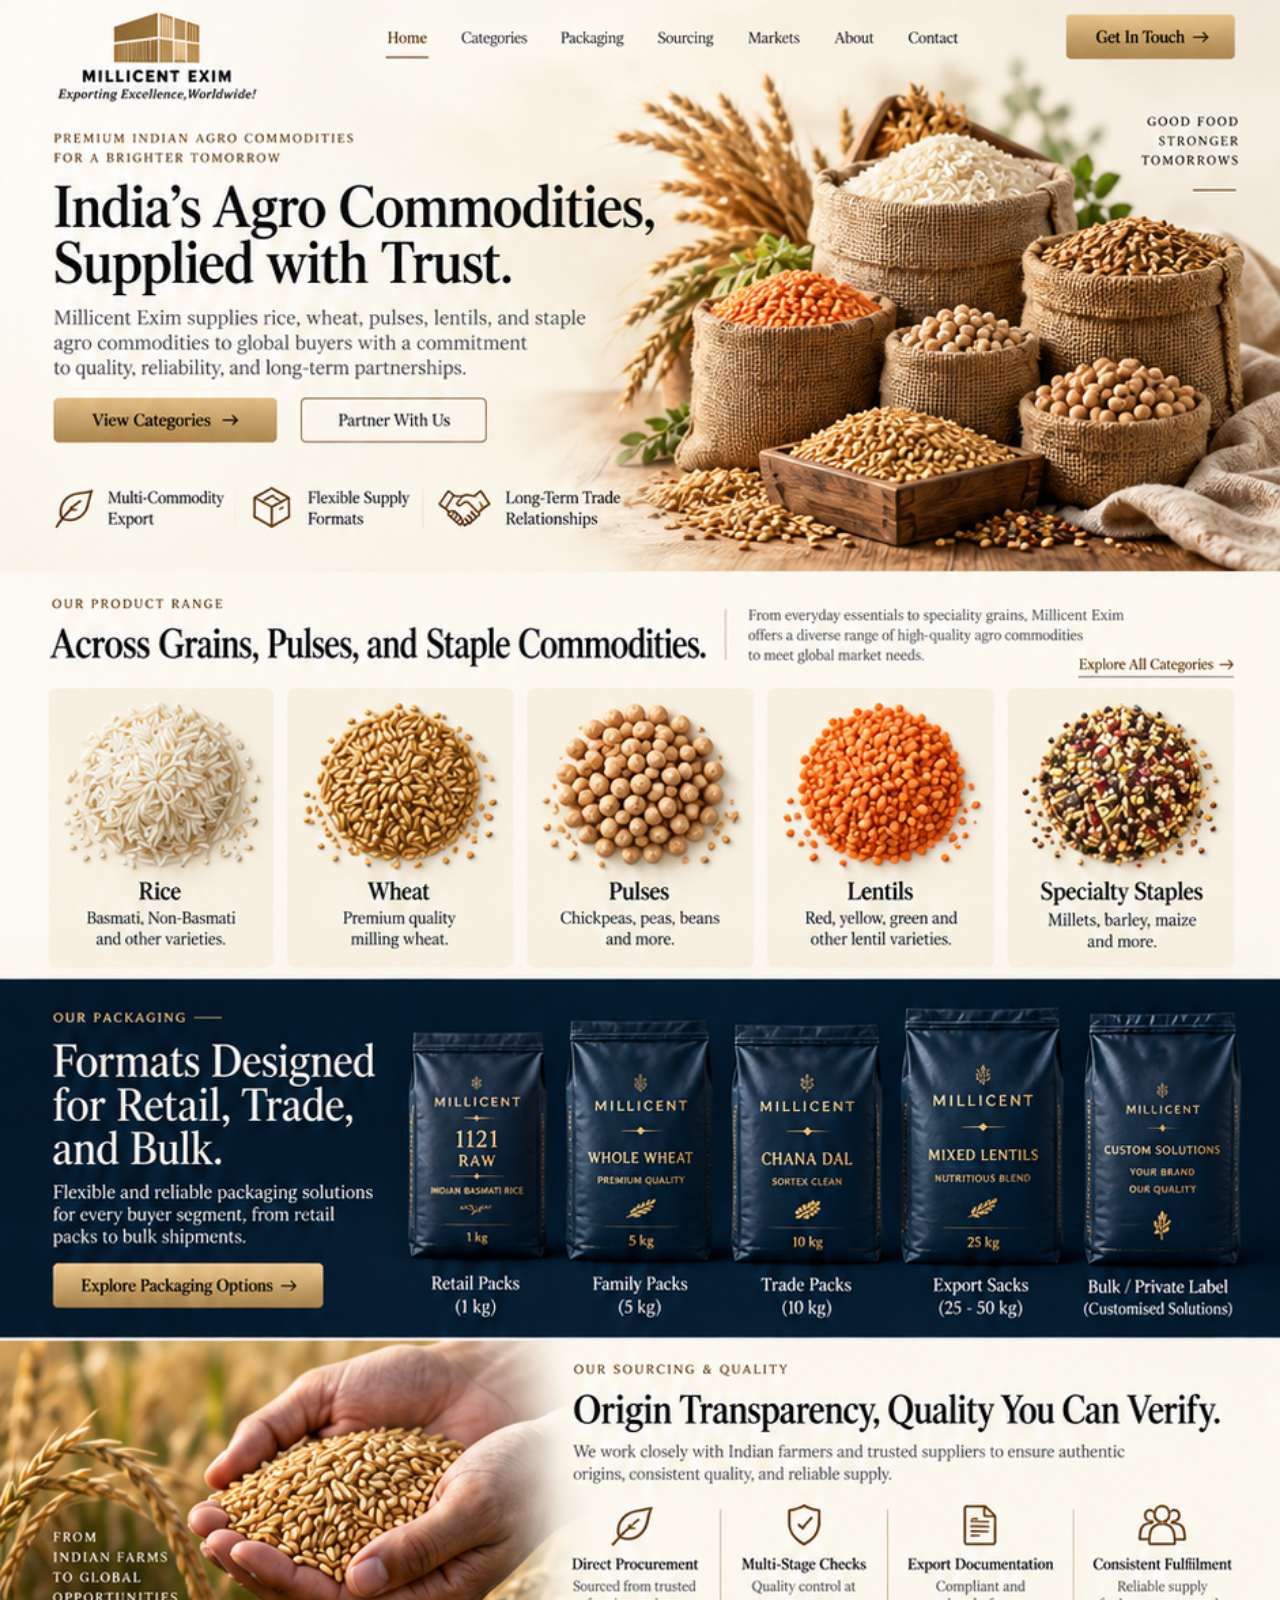
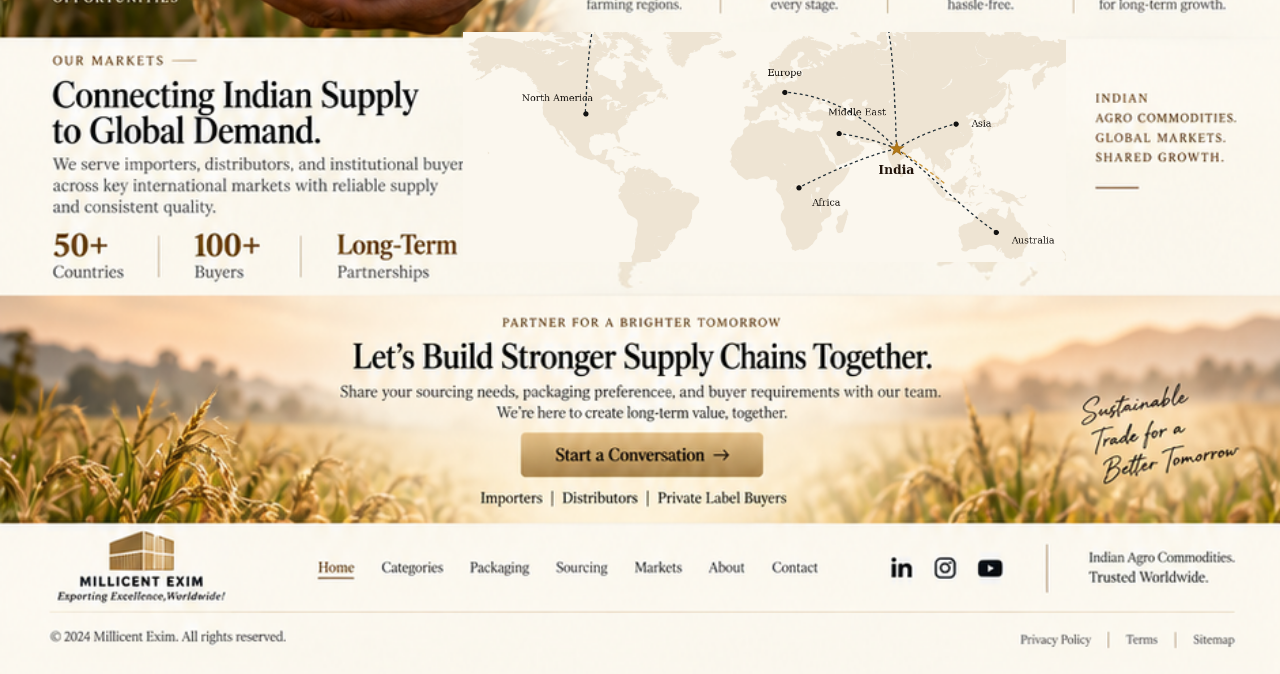
==== index.html @ e3ad33d2 "Deploy approved Millicent Exim homepage" ====
<!doctype html>
<html lang="en">
<head>
  <meta charset="utf-8" />
  <meta name="viewport" content="width=device-width,initial-scale=1,viewport-fit=cover" />
  <meta name="theme-color" content="#fbf7ee" />
  <meta name="description" content="Millicent Exim supplies premium Indian rice, wheat, pulses, lentils and staple agro commodities to global buyers." />
  <title>Millicent Exim | Indian Agro Commodities</title>
  <link rel="preconnect" href="https://fonts.googleapis.com">
  <link rel="preconnect" href="https://fonts.gstatic.com" crossorigin>
  <link href="https://fonts.googleapis.com/css2?family=Playfair+Display:wght@500;600;700&display=swap" rel="stylesheet">
  <style>
    :root{
      --ivory:#fbf7ee;
      --ivory-2:#f7f0e4;
      --ink:#11100e;
      --brown:#704820;
      --gold:#b57d28;
      --gold-2:#d4ae68;
      --navy:#041c30;
      --line:#d9cbbb;
    }
    *{box-sizing:border-box}
    html{scroll-behavior:smooth;background:var(--ivory)}
    body{margin:0;background:var(--ivory);color:var(--ink);font-family:Georgia,"Times New Roman",serif;-webkit-font-smoothing:antialiased;text-rendering:optimizeLegibility}
    a{color:inherit;text-decoration:none}
    img{display:block;max-width:100%}
    button{font:inherit}

    /* DESKTOP / TABLET: the approved visual itself is the rendering source.
       At the reference 941px viewport this is pixel-identical except for the corrected map. */
    .desktop-reference{display:block;width:100%;background:#fbf7ee}
    .reference-stage{position:relative;width:100%;max-width:1440px;margin:0 auto;line-height:0;overflow:hidden;background:#fbf7ee}
    .reference-stage>.approved-design{width:100%;height:auto;display:block}
    .map-correction{
      position:absolute;
      left:36.2%;
      top:71.77%;
      width:47.1%;
      height:10.1%;
      overflow:hidden;
      background:#f7f1e7;
      z-index:4;
    }
    .map-correction img{width:100%;height:100%;object-fit:cover;object-position:center;display:block}

    /* Invisible interaction layer: preserves exact pixels while keeping the visual functional. */
    .hotspot{position:absolute;z-index:8;display:block;background:transparent;border:0;outline:0}
    .hotspot:focus-visible{outline:2px solid #9b6e31;outline-offset:2px;border-radius:3px}
    .nav-home{left:29.2%;top:0.9%;width:5.1%;height:2.2%}
    .nav-cat{left:34.4%;top:.9%;width:7.1%;height:2.2%}
    .nav-pack{left:41.7%;top:.9%;width:7.0%;height:2.2%}
    .nav-source{left:49.0%;top:.9%;width:6.7%;height:2.2%}
    .nav-markets{left:56.0%;top:.9%;width:6.6%;height:2.2%}
    .nav-about{left:62.9%;top:.9%;width:5.1%;height:2.2%}
    .nav-contact{left:68.3%;top:.9%;width:6.0%;height:2.2%}
    .top-cta{left:81.8%;top:.6%;width:13.4%;height:2.4%}
    .hero-cat{left:4.1%;top:17.2%;width:17.1%;height:2.3%}
    .hero-partner{left:23.0%;top:17.2%;width:14.5%;height:2.3%}
    .cat-link{left:81.9%;top:28.1%;width:13.8%;height:2.0%}
    .pack-link{left:4.0%;top:54.7%;width:21.6%;height:2.5%}
    .final-link{left:39.6%;top:88.0%;width:19.1%;height:2.5%}

    /* Scroll anchors positioned to the section tops of the approved composition. */
    .anchor{position:absolute;left:0;width:1px;height:1px;pointer-events:none}
    #home{top:0}
    #categories{top:24.65%}
    #packaging{top:42.45%}
    #sourcing{top:58.0%}
    #markets{top:71.0%}
    #contact{top:82.1%}
    #about{top:92.0%}

    /* MOBILE: same approved art direction, reflowed only for legibility. */
    .mobile-site{display:none}

    @media (max-width: 760px){
      .desktop-reference{display:none}
      .mobile-site{display:block;background:#fbf7ee}
      .m-wrap{width:min(100% - 28px,620px);margin:0 auto}
      .m-header{position:sticky;top:0;z-index:30;background:rgba(251,247,238,.96);backdrop-filter:blur(12px);border-bottom:1px solid rgba(217,203,187,.75)}
      .m-nav{height:72px;display:flex;align-items:center;justify-content:space-between;gap:20px}
      .m-brand{width:158px}
      .m-brand img{width:100%;height:auto}
      .m-menu{width:44px;height:44px;border:1px solid #cbb99e;border-radius:10px;background:#fffaf0;display:grid;place-items:center;cursor:pointer}
      .m-menu span,.m-menu span::before,.m-menu span::after{content:"";display:block;width:21px;height:1.6px;background:#1a1815;position:relative}
      .m-menu span::before{position:absolute;top:-6px}
      .m-menu span::after{position:absolute;top:6px}
      .m-drawer{display:none;position:absolute;left:14px;right:14px;top:73px;background:#fffaf0;border:1px solid #d9cbbb;box-shadow:0 18px 50px rgba(38,28,18,.14);border-radius:14px;padding:12px}
      .m-header.open .m-drawer{display:grid}
      .m-drawer a{padding:12px 10px;font-size:17px;border-bottom:1px solid #eee2d2}
      .m-drawer a:last-child{border-bottom:0}

      .m-section{padding:54px 0}
      .m-kicker{font-size:11px;letter-spacing:.18em;text-transform:uppercase;font-weight:700;color:#78502c;margin-bottom:10px}
      .m-h1,.m-h2,.m-h3{font-family:"Playfair Display",Georgia,serif;margin:0;line-height:1.04;letter-spacing:-.025em;color:#11100e}
      .m-h1{font-size:clamp(42px,12vw,58px)}
      .m-h2{font-size:clamp(34px,9.2vw,47px)}
      .m-h3{font-size:27px}
      .m-copy{font-size:17px;line-height:1.48;color:#4f453a;margin:16px 0 0}
      .m-btns{display:grid;grid-template-columns:1fr;gap:10px;margin-top:24px}
      .m-btn{min-height:50px;display:flex;align-items:center;justify-content:center;border-radius:5px;border:1px solid #87643b;font-size:17px;padding:12px 16px}
      .m-btn.gold{background:linear-gradient(180deg,#dfbd7d,#c18a37);border-color:#c18a37;color:#17110b}
      .m-btn.light{background:#fffdf8}
      .m-hero{padding:34px 0 42px}
      .m-hero-photo{margin:30px -14px 0;border-radius:0;overflow:hidden;background:#eee3d4}
      .m-hero-photo img{width:100%;height:auto}
      .m-trust{display:grid;grid-template-columns:1fr;gap:12px;margin-top:24px}
      .m-trust div{display:flex;align-items:center;gap:13px;padding:12px 0;border-top:1px solid #d8cabb;font-size:16px;line-height:1.25}
      .m-trust i{width:36px;height:36px;border:1px solid #a47a45;display:grid;place-items:center;border-radius:50%;font-style:normal;color:#805222}

      .m-cats{display:grid;grid-template-columns:1fr;gap:14px;margin-top:28px}
      .m-card{background:#f8f0e3;border:1px solid #ebdfce;overflow:hidden;border-radius:7px;text-align:center}
      .m-card img{width:100%;aspect-ratio:1.25/1;object-fit:cover}
      .m-card .body{padding:13px 16px 17px}
      .m-card p{font-size:15.5px;line-height:1.35;margin:6px 0 0;color:#3f372f}

      .m-pack{background:#031d31;color:#fff}
      .m-pack .m-kicker{color:#d2a45b}
      .m-pack .m-h2,.m-pack .m-copy{color:#fff}
      .m-pack .m-copy{color:#d5deea}
      .m-pack-row{display:flex;gap:14px;overflow-x:auto;margin:28px -14px 0;padding:0 14px 14px;scroll-snap-type:x mandatory;-webkit-overflow-scrolling:touch}
      .m-pack-item{min-width:168px;text-align:center;scroll-snap-align:start}
      .m-pack-item img{width:100%;height:245px;object-fit:cover;object-position:center;background:#031d31}
      .m-pack-item strong{display:block;font-family:"Playfair Display",Georgia,serif;font-size:18px;margin-top:8px}
      .m-pack-item small{font-size:14px;color:#d4dee8}
      .m-pack .m-btn{margin-top:18px;background:linear-gradient(180deg,#e1bd75,#c18b38);color:#130d08;border-color:#c18b38}

      .m-source-photo{margin:0 -14px 30px;position:relative}
      .m-source-photo img{width:100%;height:auto}
      .m-source-note{position:absolute;left:22px;bottom:20px;color:#fff;font-size:11px;line-height:1.45;letter-spacing:.16em;text-transform:uppercase;text-shadow:0 1px 6px rgba(0,0,0,.45)}
      .m-pillars{display:grid;grid-template-columns:1fr;gap:0;margin-top:24px;border-top:1px solid #d9cbbb}
      .m-pillar{padding:18px 0;border-bottom:1px solid #d9cbbb;display:grid;grid-template-columns:42px 1fr;gap:12px;align-items:start}
      .m-pillar i{font-style:normal;font-size:25px;color:#754a1f}
      .m-pillar strong{font-size:17px;display:block}
      .m-pillar p{font-size:15px;line-height:1.4;margin:4px 0 0;color:#5d5349}

      .m-markets{background:#f7f0e5}
      .m-stats{display:grid;grid-template-columns:1fr 1fr 1fr;gap:10px;margin-top:24px}
      .m-stat{padding-right:8px;border-right:1px solid #cdbda8}
      .m-stat:last-child{border-right:0}
      .m-stat b{font-family:"Playfair Display",Georgia,serif;font-size:26px;color:#68431f;display:block;line-height:1}
      .m-stat span{display:block;font-size:13px;line-height:1.2;margin-top:5px;color:#5b5146}
      .m-map{margin:28px -6px 0;background:#f7f1e7}
      .m-map img{width:100%;height:auto}

      .m-cta{position:relative;background:url('assets/cta.jpg') center/cover no-repeat;padding:54px 0;color:#111;text-align:center}
      .m-cta::before{content:"";position:absolute;inset:0;background:rgba(255,246,225,.35)}
      .m-cta .m-wrap{position:relative;z-index:1}
      .m-cta .m-copy{max-width:520px;margin:13px auto 0;color:#362c22}
      .m-audience{font-size:14px;margin-top:14px}

      .m-footer{background:#fffaf3;border-top:1px solid #d9cbbb;padding:32px 0 22px}
      .m-footer-logo{width:170px;margin:0 auto}
      .m-footer-links{display:flex;flex-wrap:wrap;justify-content:center;gap:14px 18px;margin-top:24px;font-size:15px}
      .m-footer-bottom{border-top:1px solid #d9cbbb;margin-top:24px;padding-top:16px;text-align:center;font-size:13px;line-height:1.6;color:#655c53}
    }

    @media (min-width:761px) and (max-width:1024px){
      .reference-stage{max-width:none}
    }

    @media (prefers-reduced-motion:reduce){html{scroll-behavior:auto}}
  </style>
</head>
<body>
  <div class="desktop-reference" aria-label="Millicent Exim approved desktop design">
    <div class="reference-stage">
      <img class="approved-design" src="assets/reference.png" alt="Millicent Exim premium Indian agro commodities website" />

      <div class="map-correction" aria-label="Corrected global markets map with India accurately positioned">
        <img src="assets/market-map-corrected.png" alt="Global trade routes originating from India" />
      </div>

      <span class="anchor" id="home"></span>
      <span class="anchor" id="categories"></span>
      <span class="anchor" id="packaging"></span>
      <span class="anchor" id="sourcing"></span>
      <span class="anchor" id="markets"></span>
      <span class="anchor" id="contact"></span>
      <span class="anchor" id="about"></span>

      <a class="hotspot nav-home" href="#home" aria-label="Home"></a>
      <a class="hotspot nav-cat" href="#categories" aria-label="Categories"></a>
      <a class="hotspot nav-pack" href="#packaging" aria-label="Packaging"></a>
      <a class="hotspot nav-source" href="#sourcing" aria-label="Sourcing"></a>
      <a class="hotspot nav-markets" href="#markets" aria-label="Markets"></a>
      <a class="hotspot nav-about" href="#about" aria-label="About"></a>
      <a class="hotspot nav-contact" href="#contact" aria-label="Contact"></a>
      <a class="hotspot top-cta" href="#contact" aria-label="Get in touch"></a>
      <a class="hotspot hero-cat" href="#categories" aria-label="View categories"></a>
      <a class="hotspot hero-partner" href="#contact" aria-label="Partner with us"></a>
      <a class="hotspot cat-link" href="#categories" aria-label="Explore all categories"></a>
      <a class="hotspot pack-link" href="#packaging" aria-label="Explore packaging options"></a>
      <a class="hotspot final-link" href="mailto:sales@millicentexim.com" aria-label="Start a conversation"></a>
    </div>
  </div>

  <div class="mobile-site">
    <header class="m-header" id="mHeader">
      <div class="m-wrap m-nav">
        <a href="#m-home" class="m-brand" aria-label="Millicent Exim home"><img src="assets/logo.png" alt="Millicent Exim"></a>
        <button class="m-menu" id="mMenu" aria-expanded="false" aria-controls="mDrawer" aria-label="Open menu"><span></span></button>
        <nav class="m-drawer" id="mDrawer" aria-label="Mobile navigation">
          <a href="#m-home">Home</a><a href="#m-categories">Categories</a><a href="#m-packaging">Packaging</a><a href="#m-sourcing">Sourcing</a><a href="#m-markets">Markets</a><a href="#m-contact">Contact</a>
        </nav>
      </div>
    </header>

    <main>
      <section class="m-hero" id="m-home">
        <div class="m-wrap">
          <div class="m-kicker">Premium Indian Agro Commodities<br>For a Brighter Tomorrow</div>
          <h1 class="m-h1">India’s Agro Commodities, Supplied with Trust.</h1>
          <p class="m-copy">Millicent Exim supplies rice, wheat, pulses, lentils, and staple agro commodities to global buyers with a commitment to quality, reliability, and long-term partnerships.</p>
          <div class="m-btns"><a class="m-btn gold" href="#m-categories">View Categories →</a><a class="m-btn light" href="#m-contact">Partner With Us</a></div>
          <div class="m-trust"><div><i>◇</i><span>Multi-Commodity Export</span></div><div><i>□</i><span>Flexible Supply Formats</span></div><div><i>↔</i><span>Long-Term Trade Relationships</span></div></div>
        </div>
        <div class="m-hero-photo"><img src="assets/hero.jpg" alt="Rice, wheat, pulses and staple agro commodities"></div>
      </section>

      <section class="m-section" id="m-categories">
        <div class="m-wrap">
          <div class="m-kicker">Our Product Range</div>
          <h2 class="m-h2">Across Grains, Pulses, and Staple Commodities.</h2>
          <p class="m-copy">From everyday essentials to specialty grains, Millicent Exim offers a diverse range of high-quality agro commodities to meet global market needs.</p>
          <div class="m-cats">
            <article class="m-card"><img src="assets/rice.jpg" alt="Rice"><div class="body"><h3 class="m-h3">Rice</h3><p>Basmati, Non-Basmati and other varieties.</p></div></article>
            <article class="m-card"><img src="assets/wheat.jpg" alt="Wheat"><div class="body"><h3 class="m-h3">Wheat</h3><p>Premium quality milling wheat.</p></div></article>
            <article class="m-card"><img src="assets/pulses.jpg" alt="Pulses"><div class="body"><h3 class="m-h3">Pulses</h3><p>Chickpeas, peas, beans and more.</p></div></article>
            <article class="m-card"><img src="assets/lentils.jpg" alt="Lentils"><div class="body"><h3 class="m-h3">Lentils</h3><p>Red, yellow, green and other lentil varieties.</p></div></article>
            <article class="m-card"><img src="assets/specialty.jpg" alt="Specialty staples"><div class="body"><h3 class="m-h3">Specialty Staples</h3><p>Millets, barley, maize and more.</p></div></article>
          </div>
        </div>
      </section>

      <section class="m-section m-pack" id="m-packaging">
        <div class="m-wrap">
          <div class="m-kicker">Our Packaging</div>
          <h2 class="m-h2">Formats Designed for Retail, Trade, and Bulk.</h2>
          <p class="m-copy">Flexible and reliable packaging solutions for every buyer segment, from retail packs to bulk shipments.</p>
          <a class="m-btn" href="#m-contact">Explore Packaging Options →</a>
        </div>
        <div class="m-pack-row">
          <div class="m-pack-item"><img src="assets/pack-rice.png" alt="Retail pack"><strong>Retail Packs</strong><small>1 kg</small></div>
          <div class="m-pack-item"><img src="assets/pack-wheat.png" alt="Family pack"><strong>Family Packs</strong><small>5 kg</small></div>
          <div class="m-pack-item"><img src="assets/pack-chana.png" alt="Trade pack"><strong>Trade Packs</strong><small>10 kg</small></div>
          <div class="m-pack-item"><img src="assets/pack-lentils.png" alt="Export sack"><strong>Export Sacks</strong><small>25–50 kg</small></div>
          <div class="m-pack-item"><img src="assets/pack-private.png" alt="Private label"><strong>Bulk / Private Label</strong><small>Customized Solutions</small></div>
        </div>
      </section>

      <section class="m-section" id="m-sourcing">
        <div class="m-source-photo"><img src="assets/sourcing.jpg" alt="Hands holding grain in a farm"><div class="m-source-note">From<br>Indian Farms<br>to Global<br>Opportunities</div></div>
        <div class="m-wrap">
          <div class="m-kicker">Our Sourcing &amp; Quality</div>
          <h2 class="m-h2">Origin Transparency. Quality You Can Verify.</h2>
          <p class="m-copy">We work closely with Indian farmers and trusted suppliers to ensure authentic origins, consistent quality, and reliable supply.</p>
          <div class="m-pillars">
            <div class="m-pillar"><i>◇</i><div><strong>Direct Procurement</strong><p>Sourced from trusted farming regions.</p></div></div>
            <div class="m-pillar"><i>✓</i><div><strong>Multi-Stage Checks</strong><p>Quality control at every stage.</p></div></div>
            <div class="m-pillar"><i>▤</i><div><strong>Export Documentation</strong><p>Compliant and hassle-free.</p></div></div>
            <div class="m-pillar"><i>◎</i><div><strong>Consistent Fulfilment</strong><p>Reliable supply for long-term growth.</p></div></div>
          </div>
        </div>
      </section>

      <section class="m-section m-markets" id="m-markets">
        <div class="m-wrap">
          <div class="m-kicker">Our Markets</div>
          <h2 class="m-h2">Connecting Indian Supply to Global Demand.</h2>
          <p class="m-copy">We serve importers, distributors, and institutional buyers across key international markets with reliable supply and consistent quality.</p>
          <div class="m-stats"><div class="m-stat"><b>50+</b><span>Countries</span></div><div class="m-stat"><b>100+</b><span>Buyers</span></div><div class="m-stat"><b>Long-Term</b><span>Partnerships</span></div></div>
          <div class="m-map"><img src="assets/market-map-corrected.png" alt="Corrected global markets map showing India in its proper location"></div>
        </div>
      </section>

      <section class="m-cta" id="m-contact">
        <div class="m-wrap">
          <div class="m-kicker">Partner for a Brighter Tomorrow</div>
          <h2 class="m-h2">Let’s Build Stronger Supply Chains Together.</h2>
          <p class="m-copy">Share your sourcing needs, packaging preference, and buyer requirements with our team. We’re here to create long-term value, together.</p>
          <div class="m-btns"><a class="m-btn gold" href="mailto:sales@millicentexim.com">Start a Conversation →</a></div>
          <div class="m-audience">Importers&nbsp; | &nbsp;Distributors&nbsp; | &nbsp;Private Label Buyers</div>
        </div>
      </section>
    </main>

    <footer class="m-footer">
      <div class="m-wrap">
        <img class="m-footer-logo" src="assets/logo.png" alt="Millicent Exim">
        <nav class="m-footer-links"><a href="#m-home">Home</a><a href="#m-categories">Categories</a><a href="#m-packaging">Packaging</a><a href="#m-sourcing">Sourcing</a><a href="#m-markets">Markets</a><a href="#m-contact">Contact</a></nav>
        <div class="m-footer-bottom">© 2026 Millicent Exim. All rights reserved.<br>Indian Agro Commodities. Trusted Worldwide.</div>
      </div>
    </footer>
  </div>

  <script>
    const mh=document.getElementById('mHeader');
    const mb=document.getElementById('mMenu');
    if(mh&&mb){
      mb.addEventListener('click',()=>{const open=mh.classList.toggle('open');mb.setAttribute('aria-expanded',String(open));mb.setAttribute('aria-label',open?'Close menu':'Open menu')});
      document.querySelectorAll('.m-drawer a').forEach(a=>a.addEventListener('click',()=>{mh.classList.remove('open');mb.setAttribute('aria-expanded','false');mb.setAttribute('aria-label','Open menu')}));
    }
  </script>
</body>
</html>
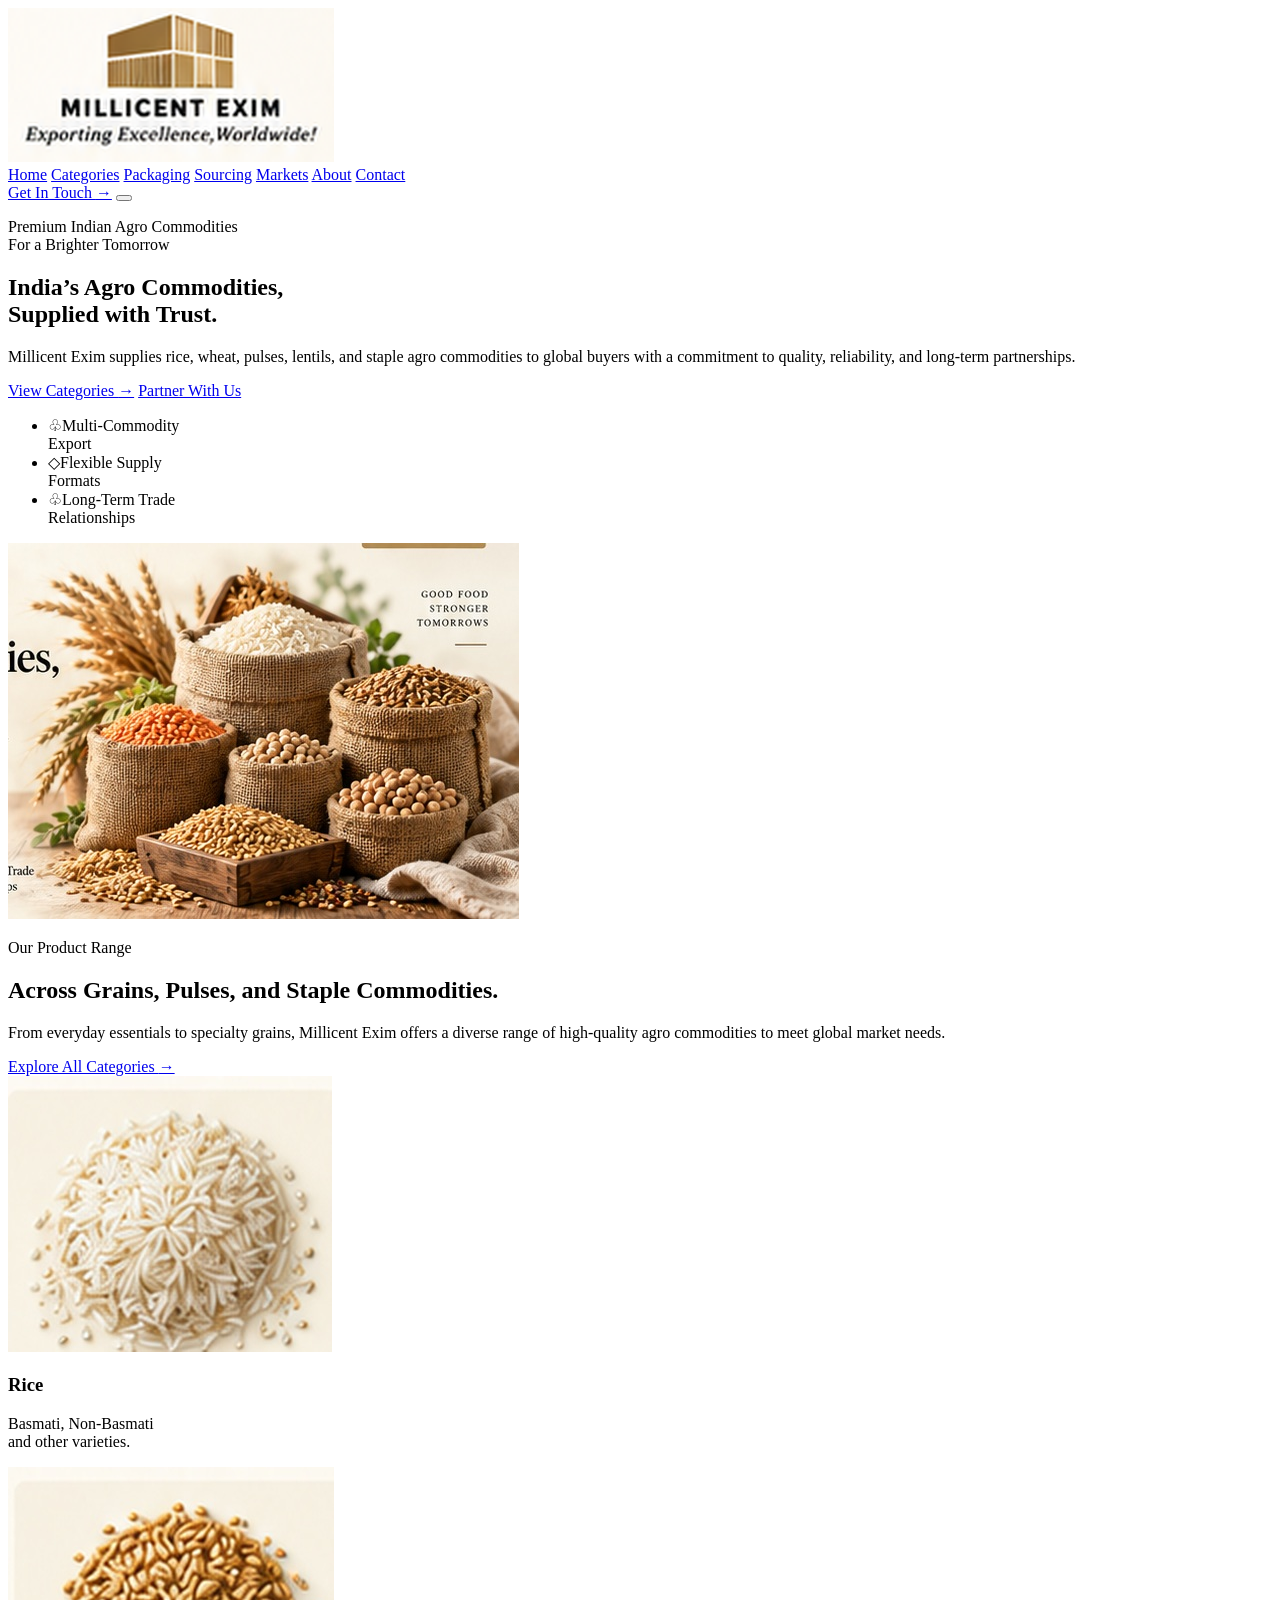
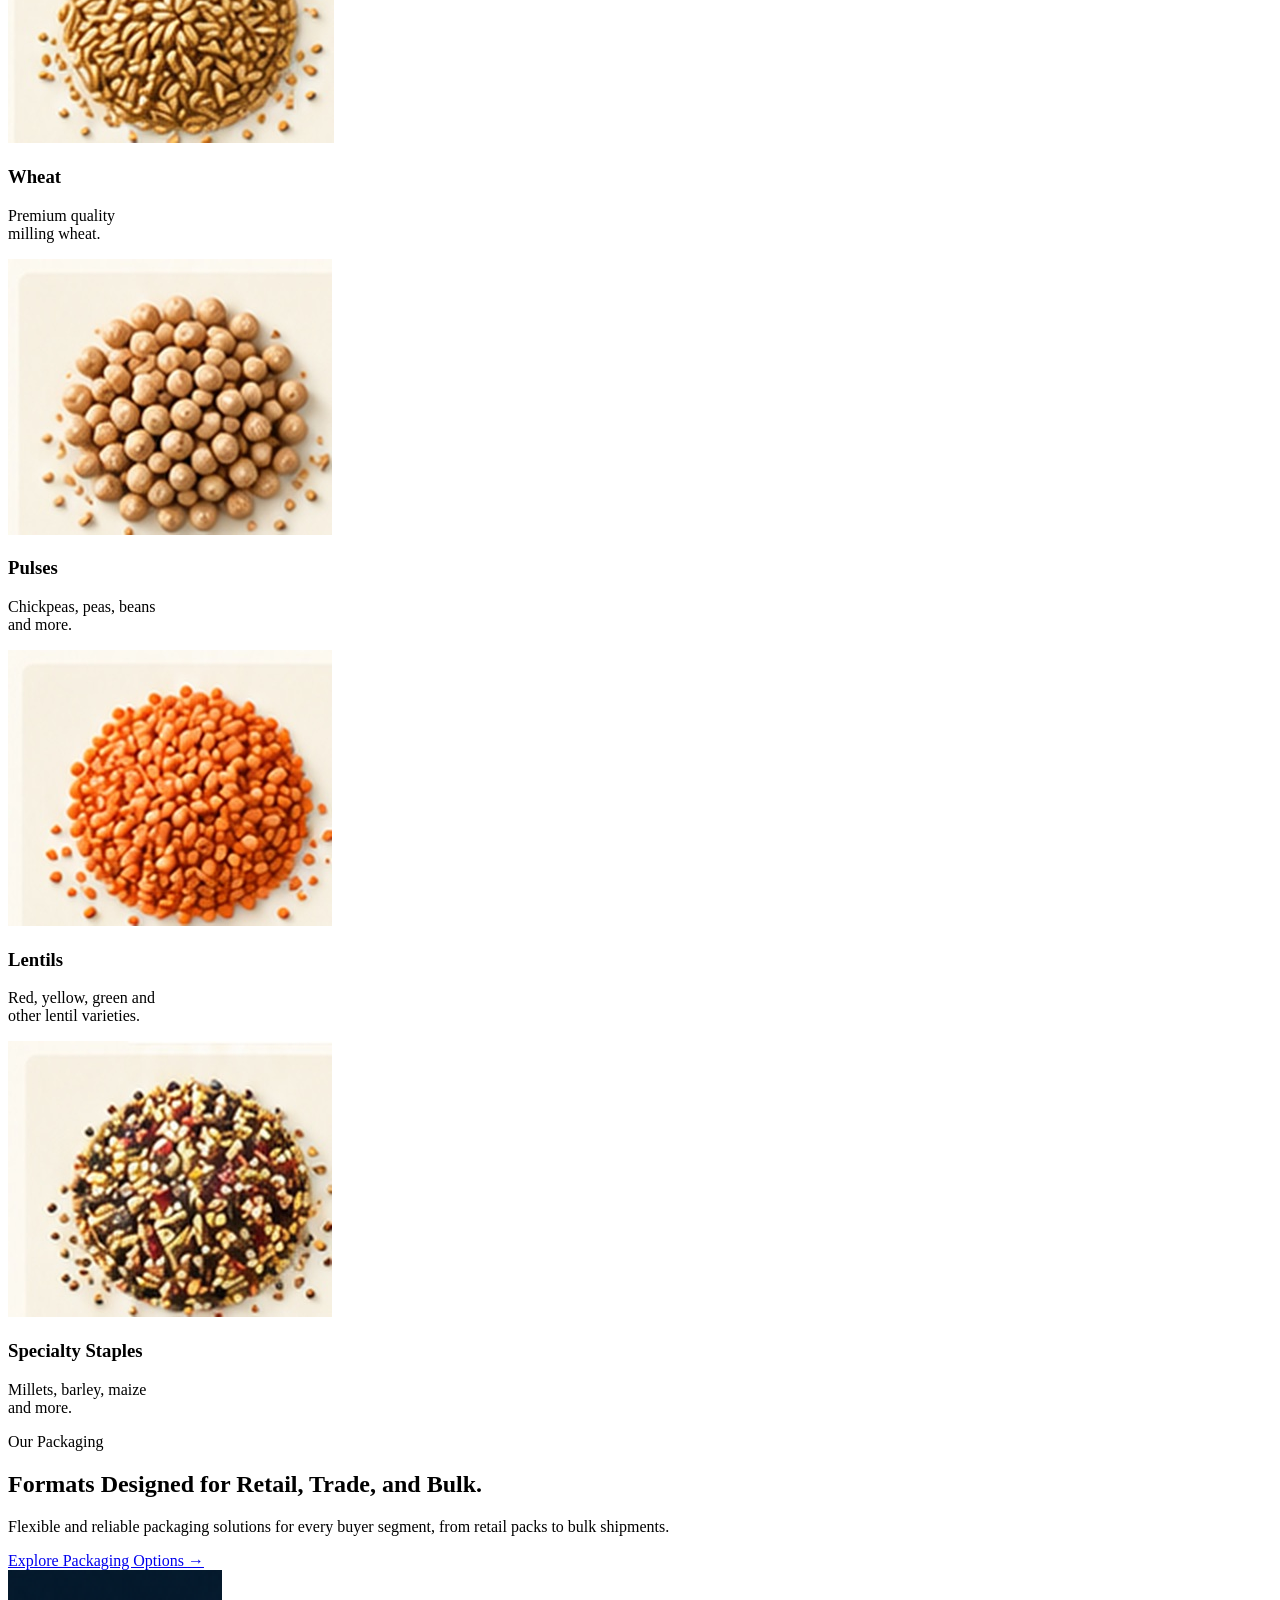
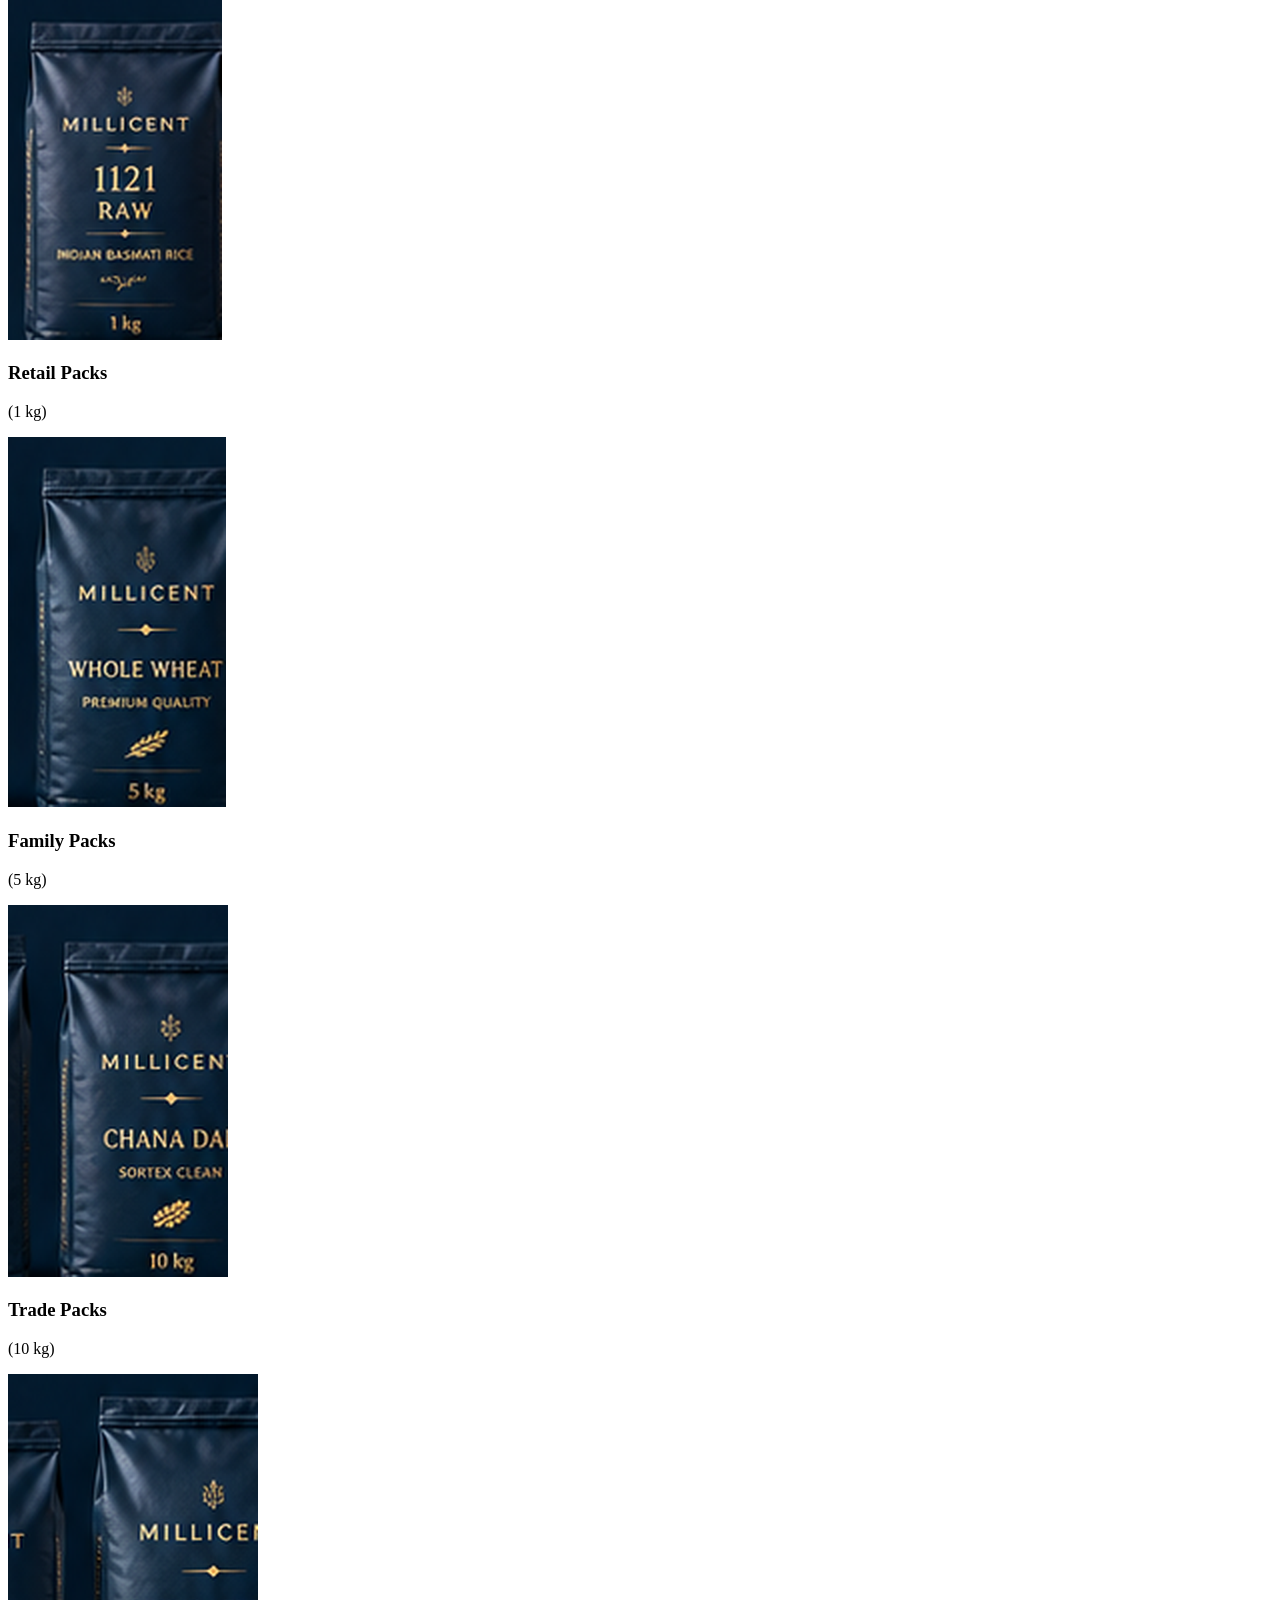
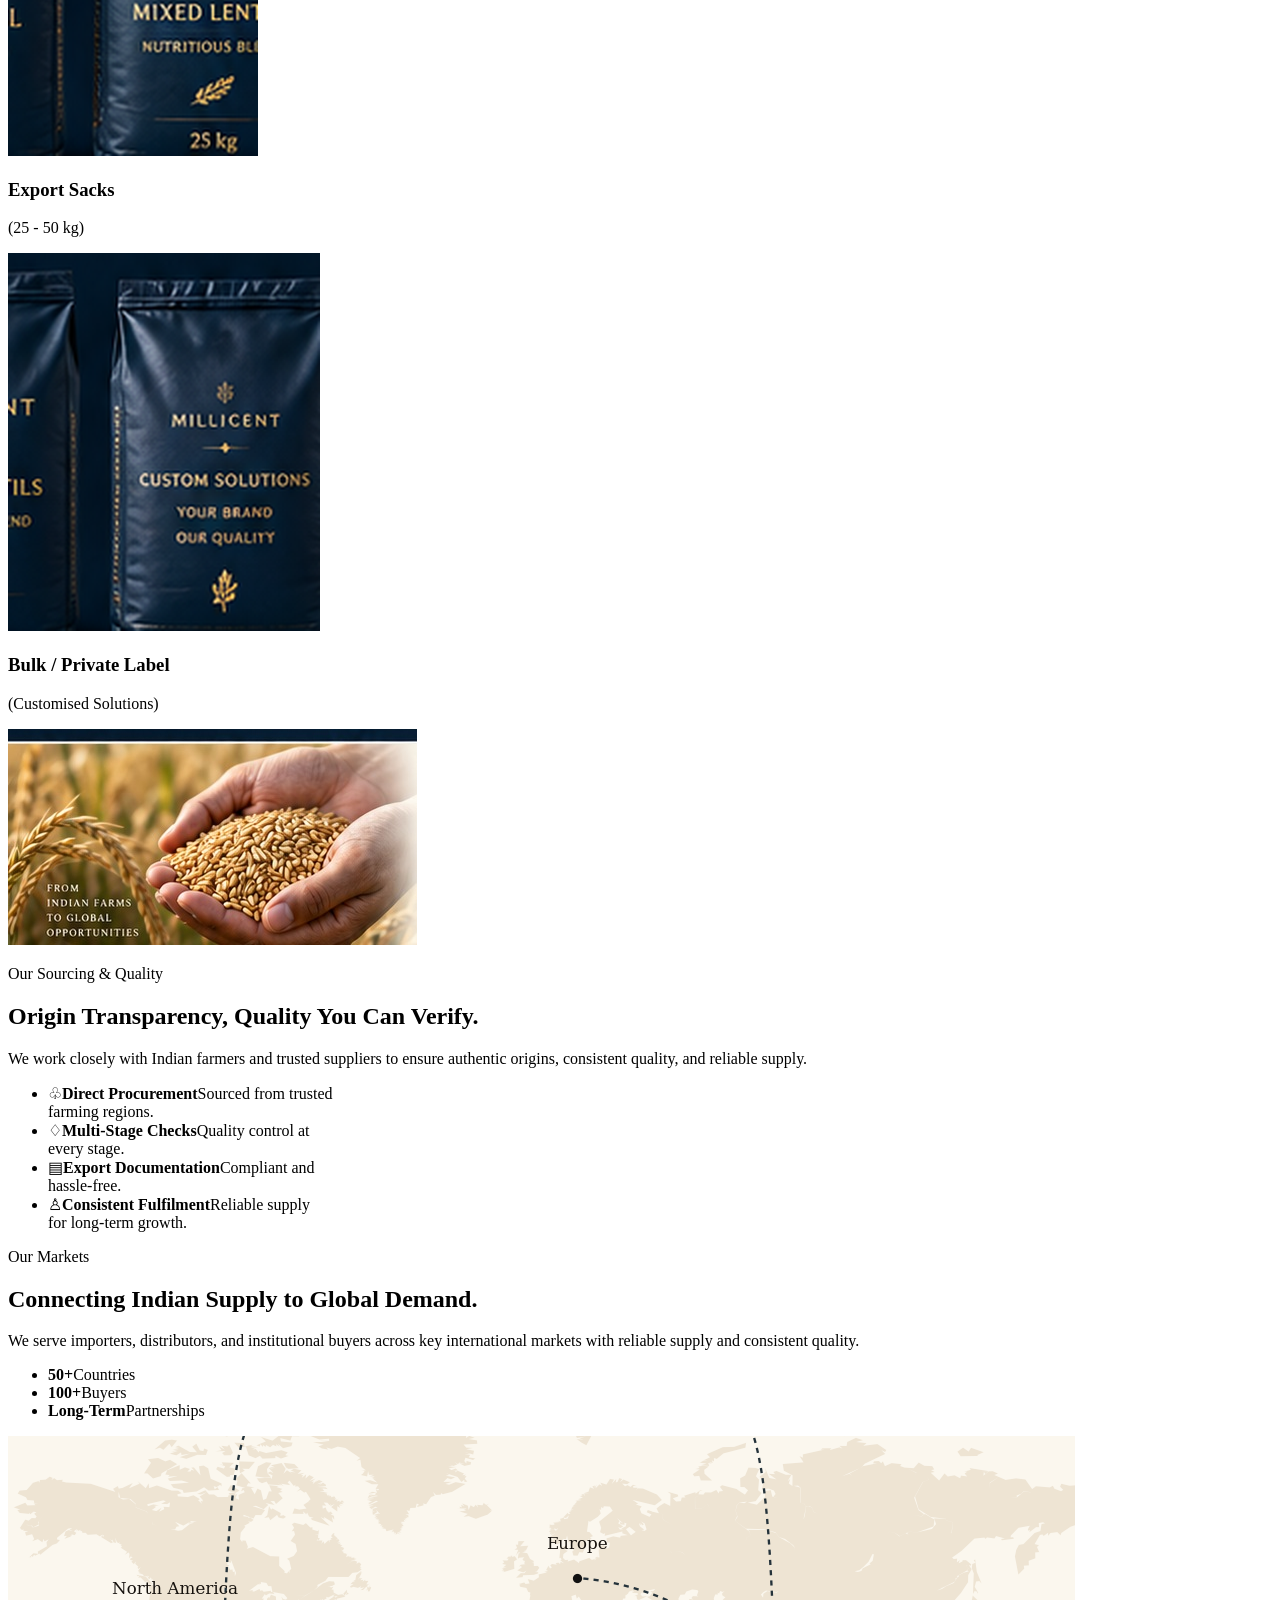
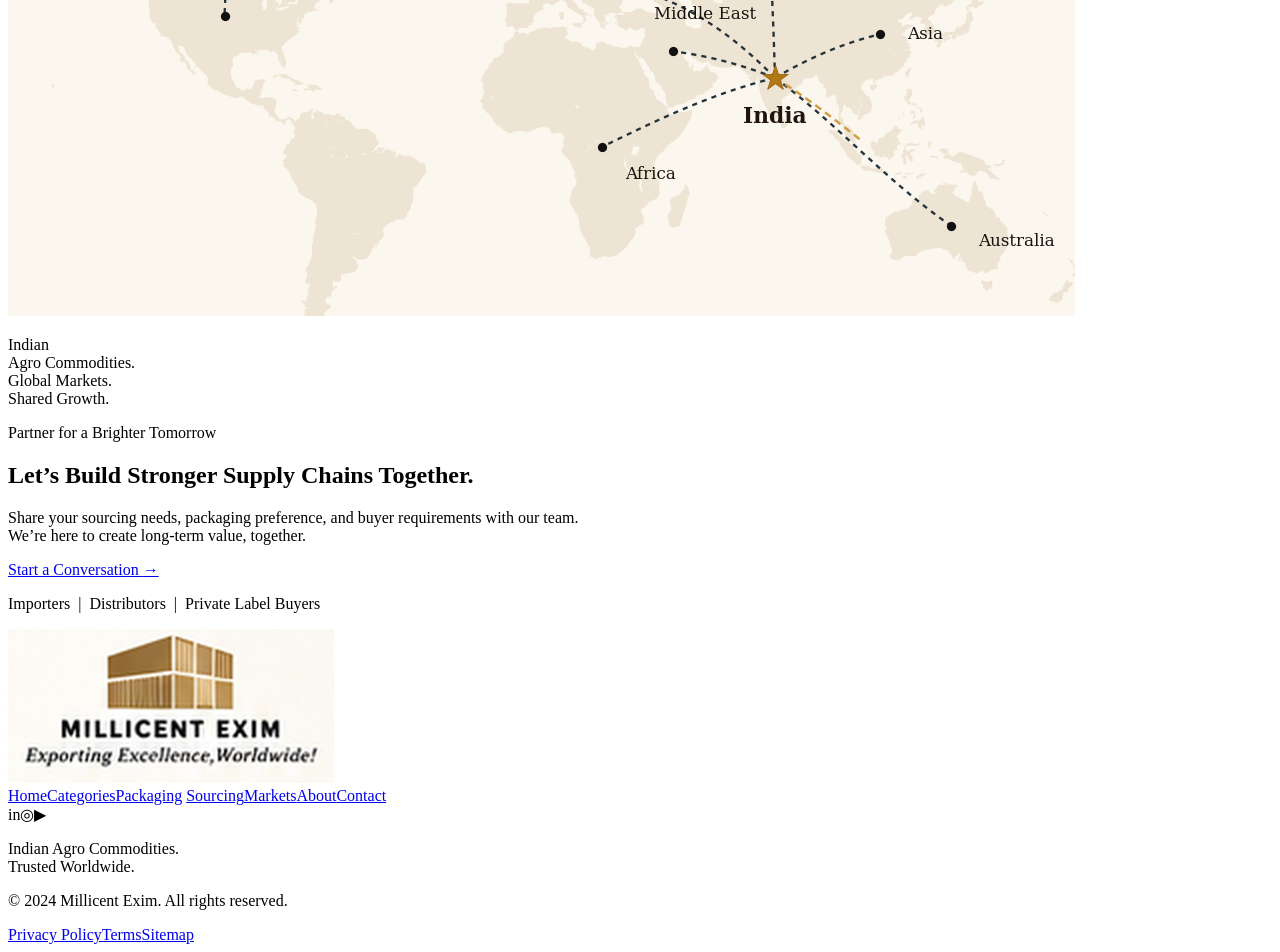
==== commit d8538049: "feat: replace Millicent screenshot shell with semantic markup" ====
--- a/index.html
+++ b/index.html
@@ -1,307 +1,148 @@
 <!doctype html>
 <html lang="en">
 <head>
-  <meta charset="utf-8" />
-  <meta name="viewport" content="width=device-width,initial-scale=1,viewport-fit=cover" />
-  <meta name="theme-color" content="#fbf7ee" />
-  <meta name="description" content="Millicent Exim supplies premium Indian rice, wheat, pulses, lentils and staple agro commodities to global buyers." />
+  <meta charset="utf-8">
+  <meta name="viewport" content="width=device-width, initial-scale=1">
+  <meta name="theme-color" content="#fbf7ee">
+  <meta name="description" content="Millicent Exim supplies premium Indian rice, wheat, pulses, lentils and staple agro commodities to global buyers.">
   <title>Millicent Exim | Indian Agro Commodities</title>
-  <link rel="preconnect" href="https://fonts.googleapis.com">
-  <link rel="preconnect" href="https://fonts.gstatic.com" crossorigin>
-  <link href="https://fonts.googleapis.com/css2?family=Playfair+Display:wght@500;600;700&display=swap" rel="stylesheet">
-  <style>
-    :root{
-      --ivory:#fbf7ee;
-      --ivory-2:#f7f0e4;
-      --ink:#11100e;
-      --brown:#704820;
-      --gold:#b57d28;
-      --gold-2:#d4ae68;
-      --navy:#041c30;
-      --line:#d9cbbb;
-    }
-    *{box-sizing:border-box}
-    html{scroll-behavior:smooth;background:var(--ivory)}
-    body{margin:0;background:var(--ivory);color:var(--ink);font-family:Georgia,"Times New Roman",serif;-webkit-font-smoothing:antialiased;text-rendering:optimizeLegibility}
-    a{color:inherit;text-decoration:none}
-    img{display:block;max-width:100%}
-    button{font:inherit}
-
-    /* DESKTOP / TABLET: the approved visual itself is the rendering source.
-       At the reference 941px viewport this is pixel-identical except for the corrected map. */
-    .desktop-reference{display:block;width:100%;background:#fbf7ee}
-    .reference-stage{position:relative;width:100%;max-width:1440px;margin:0 auto;line-height:0;overflow:hidden;background:#fbf7ee}
-    .reference-stage>.approved-design{width:100%;height:auto;display:block}
-    .map-correction{
-      position:absolute;
-      left:36.2%;
-      top:71.77%;
-      width:47.1%;
-      height:10.1%;
-      overflow:hidden;
-      background:#f7f1e7;
-      z-index:4;
-    }
-    .map-correction img{width:100%;height:100%;object-fit:cover;object-position:center;display:block}
-
-    /* Invisible interaction layer: preserves exact pixels while keeping the visual functional. */
-    .hotspot{position:absolute;z-index:8;display:block;background:transparent;border:0;outline:0}
-    .hotspot:focus-visible{outline:2px solid #9b6e31;outline-offset:2px;border-radius:3px}
-    .nav-home{left:29.2%;top:0.9%;width:5.1%;height:2.2%}
-    .nav-cat{left:34.4%;top:.9%;width:7.1%;height:2.2%}
-    .nav-pack{left:41.7%;top:.9%;width:7.0%;height:2.2%}
-    .nav-source{left:49.0%;top:.9%;width:6.7%;height:2.2%}
-    .nav-markets{left:56.0%;top:.9%;width:6.6%;height:2.2%}
-    .nav-about{left:62.9%;top:.9%;width:5.1%;height:2.2%}
-    .nav-contact{left:68.3%;top:.9%;width:6.0%;height:2.2%}
-    .top-cta{left:81.8%;top:.6%;width:13.4%;height:2.4%}
-    .hero-cat{left:4.1%;top:17.2%;width:17.1%;height:2.3%}
-    .hero-partner{left:23.0%;top:17.2%;width:14.5%;height:2.3%}
-    .cat-link{left:81.9%;top:28.1%;width:13.8%;height:2.0%}
-    .pack-link{left:4.0%;top:54.7%;width:21.6%;height:2.5%}
-    .final-link{left:39.6%;top:88.0%;width:19.1%;height:2.5%}
-
-    /* Scroll anchors positioned to the section tops of the approved composition. */
-    .anchor{position:absolute;left:0;width:1px;height:1px;pointer-events:none}
-    #home{top:0}
-    #categories{top:24.65%}
-    #packaging{top:42.45%}
-    #sourcing{top:58.0%}
-    #markets{top:71.0%}
-    #contact{top:82.1%}
-    #about{top:92.0%}
-
-    /* MOBILE: same approved art direction, reflowed only for legibility. */
-    .mobile-site{display:none}
-
-    @media (max-width: 760px){
-      .desktop-reference{display:none}
-      .mobile-site{display:block;background:#fbf7ee}
-      .m-wrap{width:min(100% - 28px,620px);margin:0 auto}
-      .m-header{position:sticky;top:0;z-index:30;background:rgba(251,247,238,.96);backdrop-filter:blur(12px);border-bottom:1px solid rgba(217,203,187,.75)}
-      .m-nav{height:72px;display:flex;align-items:center;justify-content:space-between;gap:20px}
-      .m-brand{width:158px}
-      .m-brand img{width:100%;height:auto}
-      .m-menu{width:44px;height:44px;border:1px solid #cbb99e;border-radius:10px;background:#fffaf0;display:grid;place-items:center;cursor:pointer}
-      .m-menu span,.m-menu span::before,.m-menu span::after{content:"";display:block;width:21px;height:1.6px;background:#1a1815;position:relative}
-      .m-menu span::before{position:absolute;top:-6px}
-      .m-menu span::after{position:absolute;top:6px}
-      .m-drawer{display:none;position:absolute;left:14px;right:14px;top:73px;background:#fffaf0;border:1px solid #d9cbbb;box-shadow:0 18px 50px rgba(38,28,18,.14);border-radius:14px;padding:12px}
-      .m-header.open .m-drawer{display:grid}
-      .m-drawer a{padding:12px 10px;font-size:17px;border-bottom:1px solid #eee2d2}
-      .m-drawer a:last-child{border-bottom:0}
-
-      .m-section{padding:54px 0}
-      .m-kicker{font-size:11px;letter-spacing:.18em;text-transform:uppercase;font-weight:700;color:#78502c;margin-bottom:10px}
-      .m-h1,.m-h2,.m-h3{font-family:"Playfair Display",Georgia,serif;margin:0;line-height:1.04;letter-spacing:-.025em;color:#11100e}
-      .m-h1{font-size:clamp(42px,12vw,58px)}
-      .m-h2{font-size:clamp(34px,9.2vw,47px)}
-      .m-h3{font-size:27px}
-      .m-copy{font-size:17px;line-height:1.48;color:#4f453a;margin:16px 0 0}
-      .m-btns{display:grid;grid-template-columns:1fr;gap:10px;margin-top:24px}
-      .m-btn{min-height:50px;display:flex;align-items:center;justify-content:center;border-radius:5px;border:1px solid #87643b;font-size:17px;padding:12px 16px}
-      .m-btn.gold{background:linear-gradient(180deg,#dfbd7d,#c18a37);border-color:#c18a37;color:#17110b}
-      .m-btn.light{background:#fffdf8}
-      .m-hero{padding:34px 0 42px}
-      .m-hero-photo{margin:30px -14px 0;border-radius:0;overflow:hidden;background:#eee3d4}
-      .m-hero-photo img{width:100%;height:auto}
-      .m-trust{display:grid;grid-template-columns:1fr;gap:12px;margin-top:24px}
-      .m-trust div{display:flex;align-items:center;gap:13px;padding:12px 0;border-top:1px solid #d8cabb;font-size:16px;line-height:1.25}
-      .m-trust i{width:36px;height:36px;border:1px solid #a47a45;display:grid;place-items:center;border-radius:50%;font-style:normal;color:#805222}
-
-      .m-cats{display:grid;grid-template-columns:1fr;gap:14px;margin-top:28px}
-      .m-card{background:#f8f0e3;border:1px solid #ebdfce;overflow:hidden;border-radius:7px;text-align:center}
-      .m-card img{width:100%;aspect-ratio:1.25/1;object-fit:cover}
-      .m-card .body{padding:13px 16px 17px}
-      .m-card p{font-size:15.5px;line-height:1.35;margin:6px 0 0;color:#3f372f}
-
-      .m-pack{background:#031d31;color:#fff}
-      .m-pack .m-kicker{color:#d2a45b}
-      .m-pack .m-h2,.m-pack .m-copy{color:#fff}
-      .m-pack .m-copy{color:#d5deea}
-      .m-pack-row{display:flex;gap:14px;overflow-x:auto;margin:28px -14px 0;padding:0 14px 14px;scroll-snap-type:x mandatory;-webkit-overflow-scrolling:touch}
-      .m-pack-item{min-width:168px;text-align:center;scroll-snap-align:start}
-      .m-pack-item img{width:100%;height:245px;object-fit:cover;object-position:center;background:#031d31}
-      .m-pack-item strong{display:block;font-family:"Playfair Display",Georgia,serif;font-size:18px;margin-top:8px}
-      .m-pack-item small{font-size:14px;color:#d4dee8}
-      .m-pack .m-btn{margin-top:18px;background:linear-gradient(180deg,#e1bd75,#c18b38);color:#130d08;border-color:#c18b38}
-
-      .m-source-photo{margin:0 -14px 30px;position:relative}
-      .m-source-photo img{width:100%;height:auto}
-      .m-source-note{position:absolute;left:22px;bottom:20px;color:#fff;font-size:11px;line-height:1.45;letter-spacing:.16em;text-transform:uppercase;text-shadow:0 1px 6px rgba(0,0,0,.45)}
-      .m-pillars{display:grid;grid-template-columns:1fr;gap:0;margin-top:24px;border-top:1px solid #d9cbbb}
-      .m-pillar{padding:18px 0;border-bottom:1px solid #d9cbbb;display:grid;grid-template-columns:42px 1fr;gap:12px;align-items:start}
-      .m-pillar i{font-style:normal;font-size:25px;color:#754a1f}
-      .m-pillar strong{font-size:17px;display:block}
-      .m-pillar p{font-size:15px;line-height:1.4;margin:4px 0 0;color:#5d5349}
-
-      .m-markets{background:#f7f0e5}
-      .m-stats{display:grid;grid-template-columns:1fr 1fr 1fr;gap:10px;margin-top:24px}
-      .m-stat{padding-right:8px;border-right:1px solid #cdbda8}
-      .m-stat:last-child{border-right:0}
-      .m-stat b{font-family:"Playfair Display",Georgia,serif;font-size:26px;color:#68431f;display:block;line-height:1}
-      .m-stat span{display:block;font-size:13px;line-height:1.2;margin-top:5px;color:#5b5146}
-      .m-map{margin:28px -6px 0;background:#f7f1e7}
-      .m-map img{width:100%;height:auto}
-
-      .m-cta{position:relative;background:url('assets/cta.jpg') center/cover no-repeat;padding:54px 0;color:#111;text-align:center}
-      .m-cta::before{content:"";position:absolute;inset:0;background:rgba(255,246,225,.35)}
-      .m-cta .m-wrap{position:relative;z-index:1}
-      .m-cta .m-copy{max-width:520px;margin:13px auto 0;color:#362c22}
-      .m-audience{font-size:14px;margin-top:14px}
-
-      .m-footer{background:#fffaf3;border-top:1px solid #d9cbbb;padding:32px 0 22px}
-      .m-footer-logo{width:170px;margin:0 auto}
-      .m-footer-links{display:flex;flex-wrap:wrap;justify-content:center;gap:14px 18px;margin-top:24px;font-size:15px}
-      .m-footer-bottom{border-top:1px solid #d9cbbb;margin-top:24px;padding-top:16px;text-align:center;font-size:13px;line-height:1.6;color:#655c53}
-    }
-
-    @media (min-width:761px) and (max-width:1024px){
-      .reference-stage{max-width:none}
-    }
-
-    @media (prefers-reduced-motion:reduce){html{scroll-behavior:auto}}
-  </style>
+  <link rel="stylesheet" href="assets/styles.css">
+  <script src="assets/main.js" defer></script>
 </head>
 <body>
-  <div class="desktop-reference" aria-label="Millicent Exim approved desktop design">
-    <div class="reference-stage">
-      <img class="approved-design" src="assets/reference.png" alt="Millicent Exim premium Indian agro commodities website" />
+  <header class="site-header" id="site-header">
+    <a class="brand" href="#home" aria-label="Millicent Exim home">
+      <img src="assets/logo.png" alt="Millicent Exim — Exporting Excellence, Worldwide!">
+    </a>
+    <nav class="desktop-nav" aria-label="Primary navigation">
+      <a class="is-current" href="#home">Home</a>
+      <a href="#categories">Categories</a>
+      <a href="#packaging">Packaging</a>
+      <a href="#sourcing">Sourcing</a>
+      <a href="#markets">Markets</a>
+      <a href="#about">About</a>
+      <a href="#contact">Contact</a>
+    </nav>
+    <a class="header-cta" href="#contact">Get In Touch <span aria-hidden="true">→</span></a>
+    <button class="menu-toggle" id="mobile-menu" type="button" aria-expanded="false" aria-controls="mobile-nav" aria-label="Open menu">
+      <span></span><span></span><span></span>
+    </button>
+    <nav class="mobile-nav" id="mobile-nav" aria-label="Mobile navigation" hidden>
+      <a href="#home">Home</a><a href="#categories">Categories</a><a href="#packaging">Packaging</a>
+      <a href="#sourcing">Sourcing</a><a href="#markets">Markets</a><a href="#about">About</a><a href="#contact">Contact</a>
+      <a href="#contact">Get In Touch →</a>
+    </nav>
+  </header>
 
-      <div class="map-correction" aria-label="Corrected global markets map with India accurately positioned">
-        <img src="assets/market-map-corrected.png" alt="Global trade routes originating from India" />
+  <main id="main-content">
+    <section class="hero" id="home" aria-labelledby="hero-title">
+      <div class="hero-copy">
+        <p class="eyebrow">Premium Indian Agro Commodities<br>For a Brighter Tomorrow</p>
+        <h1 id="hero-title">India’s Agro Commodities,<br>Supplied with Trust.</h1>
+        <p class="hero-description">Millicent Exim supplies rice, wheat, pulses, lentils, and staple agro commodities to global buyers with a commitment to quality, reliability, and long-term partnerships.</p>
+        <div class="hero-actions">
+          <a class="button button-gold" href="#categories">View Categories <span aria-hidden="true">→</span></a>
+          <a class="button button-outline" href="#contact">Partner With Us</a>
+        </div>
+        <ul class="trust-points" aria-label="Our strengths">
+          <li><span class="trust-icon trust-leaf" aria-hidden="true">♧</span><span>Multi-Commodity<br>Export</span></li>
+          <li><span class="trust-icon trust-box" aria-hidden="true">◇</span><span>Flexible Supply<br>Formats</span></li>
+          <li><span class="trust-icon trust-hand" aria-hidden="true">♧</span><span>Long-Term Trade<br>Relationships</span></li>
+        </ul>
       </div>
+      <div class="hero-visual">
+        <img src="assets/hero.jpg" alt="Sacks of rice, pulses, wheat and other agro commodities">
+      </div>
+    </section>
 
-      <span class="anchor" id="home"></span>
-      <span class="anchor" id="categories"></span>
-      <span class="anchor" id="packaging"></span>
-      <span class="anchor" id="sourcing"></span>
-      <span class="anchor" id="markets"></span>
-      <span class="anchor" id="contact"></span>
-      <span class="anchor" id="about"></span>
+    <section class="product-range section-inner" id="categories" aria-labelledby="categories-title">
+      <div class="section-heading product-heading">
+        <div><p class="eyebrow">Our Product Range</p><h2 id="categories-title">Across Grains, Pulses, and Staple Commodities.</h2></div>
+        <p class="section-intro">From everyday essentials to specialty grains, Millicent Exim offers a diverse range of high-quality agro commodities to meet global market needs.</p>
+        <a class="text-link category-link" href="#categories">Explore All Categories <span aria-hidden="true">→</span></a>
+      </div>
+      <div class="product-grid">
+        <article class="product-card"><img src="assets/rice.jpg" alt="Rice grains"><h3>Rice</h3><p>Basmati, Non-Basmati<br>and other varieties.</p></article>
+        <article class="product-card"><img src="assets/wheat.jpg" alt="Wheat grains"><h3>Wheat</h3><p>Premium quality<br>milling wheat.</p></article>
+        <article class="product-card"><img src="assets/pulses.jpg" alt="Pulses"><h3>Pulses</h3><p>Chickpeas, peas, beans<br>and more.</p></article>
+        <article class="product-card"><img src="assets/lentils.jpg" alt="Red lentils"><h3>Lentils</h3><p>Red, yellow, green and<br>other lentil varieties.</p></article>
+        <article class="product-card"><img src="assets/specialty.jpg" alt="Specialty staple grains"><h3>Specialty Staples</h3><p>Millets, barley, maize<br>and more.</p></article>
+      </div>
+    </section>
 
-      <a class="hotspot nav-home" href="#home" aria-label="Home"></a>
-      <a class="hotspot nav-cat" href="#categories" aria-label="Categories"></a>
-      <a class="hotspot nav-pack" href="#packaging" aria-label="Packaging"></a>
-      <a class="hotspot nav-source" href="#sourcing" aria-label="Sourcing"></a>
-      <a class="hotspot nav-markets" href="#markets" aria-label="Markets"></a>
-      <a class="hotspot nav-about" href="#about" aria-label="About"></a>
-      <a class="hotspot nav-contact" href="#contact" aria-label="Contact"></a>
-      <a class="hotspot top-cta" href="#contact" aria-label="Get in touch"></a>
-      <a class="hotspot hero-cat" href="#categories" aria-label="View categories"></a>
-      <a class="hotspot hero-partner" href="#contact" aria-label="Partner with us"></a>
-      <a class="hotspot cat-link" href="#categories" aria-label="Explore all categories"></a>
-      <a class="hotspot pack-link" href="#packaging" aria-label="Explore packaging options"></a>
-      <a class="hotspot final-link" href="mailto:sales@millicentexim.com" aria-label="Start a conversation"></a>
+    <section class="packaging" id="packaging" aria-labelledby="packaging-title">
+      <div class="packaging-inner">
+        <div class="packaging-copy">
+          <p class="eyebrow">Our Packaging <span class="eyebrow-rule" aria-hidden="true"></span></p>
+          <h2 id="packaging-title">Formats Designed for Retail, Trade, and Bulk.</h2>
+          <p>Flexible and reliable packaging solutions for every buyer segment, from retail packs to bulk shipments.</p>
+          <a class="button button-gold" href="#contact">Explore Packaging Options <span aria-hidden="true">→</span></a>
+        </div>
+        <div class="packaging-grid">
+          <article class="pack-item"><img src="assets/pack-rice.png" alt="Millicent rice retail pack"><h3>Retail Packs</h3><p>(1 kg)</p></article>
+          <article class="pack-item"><img src="assets/pack-wheat.png" alt="Millicent wheat family pack"><h3>Family Packs</h3><p>(5 kg)</p></article>
+          <article class="pack-item"><img src="assets/pack-chana.png" alt="Millicent trade pack"><h3>Trade Packs</h3><p>(10 kg)</p></article>
+          <article class="pack-item"><img src="assets/pack-lentils.png" alt="Millicent export sack"><h3>Export Sacks</h3><p>(25 - 50 kg)</p></article>
+          <article class="pack-item"><img src="assets/pack-private.png" alt="Millicent custom private label packaging"><h3>Bulk / Private Label</h3><p>(Customised Solutions)</p></article>
+        </div>
+      </div>
+    </section>
+
+    <section class="sourcing" id="sourcing" aria-labelledby="sourcing-title">
+      <div class="sourcing-visual"><img src="assets/sourcing.jpg" alt="Hands holding grain, from Indian farms to global opportunities"></div>
+      <div class="sourcing-content">
+        <p class="eyebrow">Our Sourcing &amp; Quality</p>
+        <h2 id="sourcing-title">Origin Transparency, Quality You Can Verify.</h2>
+        <p class="sourcing-intro">We work closely with Indian farmers and trusted suppliers to ensure authentic origins, consistent quality, and reliable supply.</p>
+        <ul class="quality-grid">
+          <li><span class="quality-icon" aria-hidden="true">♧</span><strong>Direct Procurement</strong><span>Sourced from trusted<br>farming regions.</span></li>
+          <li><span class="quality-icon" aria-hidden="true">♢</span><strong>Multi-Stage Checks</strong><span>Quality control at<br>every stage.</span></li>
+          <li><span class="quality-icon" aria-hidden="true">▤</span><strong>Export Documentation</strong><span>Compliant and<br>hassle-free.</span></li>
+          <li><span class="quality-icon people-icon" aria-hidden="true">♙</span><strong>Consistent Fulfilment</strong><span>Reliable supply<br>for long-term growth.</span></li>
+        </ul>
+      </div>
+    </section>
+
+    <section class="markets section-inner" id="markets" aria-labelledby="markets-title">
+      <div class="markets-copy">
+        <p class="eyebrow">Our Markets <span class="eyebrow-rule" aria-hidden="true"></span></p>
+        <h2 id="markets-title">Connecting Indian Supply to Global Demand.</h2>
+        <p>We serve importers, distributors, and institutional buyers across key international markets with reliable supply and consistent quality.</p>
+        <ul class="market-stats">
+          <li><strong>50+</strong><span>Countries</span></li>
+          <li><strong>100+</strong><span>Buyers</span></li>
+          <li><strong>Long-Term</strong><span>Partnerships</span></li>
+        </ul>
+      </div>
+      <img class="market-map" src="assets/market-map-corrected.png" alt="World map showing trade routes from India to North America, Europe, the Middle East, Africa, Asia and Australia">
+      <p class="market-note">Indian<br>Agro Commodities.<br>Global Markets.<br>Shared Growth.<span class="note-rule" aria-hidden="true"></span></p>
+    </section>
+
+    <section class="final-cta" id="contact" aria-labelledby="contact-title">
+      <div class="cta-inner">
+        <p class="eyebrow">Partner for a Brighter Tomorrow</p>
+        <h2 id="contact-title">Let’s Build Stronger Supply Chains Together.</h2>
+        <p>Share your sourcing needs, packaging preference, and buyer requirements with our team.<br>We’re here to create long-term value, together.</p>
+        <a class="button button-gold" href="mailto:sales@millicentexim.com">Start a Conversation <span aria-hidden="true">→</span></a>
+        <p class="audience">Importers&nbsp; | &nbsp;Distributors&nbsp; | &nbsp;Private Label Buyers</p>
+      </div>
+    </section>
+  </main>
+
+  <footer class="site-footer" id="site-footer">
+    <div class="footer-main">
+      <a class="footer-brand" href="#home" aria-label="Millicent Exim home"><img src="assets/logo.png" alt="Millicent Exim — Exporting Excellence, Worldwide!"></a>
+      <nav class="footer-nav" aria-label="Footer navigation">
+        <a href="#home">Home</a><a href="#categories">Categories</a><a href="#packaging">Packaging</a>
+        <a href="#sourcing">Sourcing</a><a href="#markets">Markets</a><a href="#about">About</a><a href="#contact">Contact</a>
+      </nav>
+      <div class="social-marks" aria-label="Social media"><span aria-hidden="true">in</span><span aria-hidden="true">◎</span><span aria-hidden="true">▶</span></div>
+      <p class="footer-tagline">Indian Agro Commodities.<br>Trusted Worldwide.</p>
     </div>
-  </div>
-
-  <div class="mobile-site">
-    <header class="m-header" id="mHeader">
-      <div class="m-wrap m-nav">
-        <a href="#m-home" class="m-brand" aria-label="Millicent Exim home"><img src="assets/logo.png" alt="Millicent Exim"></a>
-        <button class="m-menu" id="mMenu" aria-expanded="false" aria-controls="mDrawer" aria-label="Open menu"><span></span></button>
-        <nav class="m-drawer" id="mDrawer" aria-label="Mobile navigation">
-          <a href="#m-home">Home</a><a href="#m-categories">Categories</a><a href="#m-packaging">Packaging</a><a href="#m-sourcing">Sourcing</a><a href="#m-markets">Markets</a><a href="#m-contact">Contact</a>
-        </nav>
-      </div>
-    </header>
-
-    <main>
-      <section class="m-hero" id="m-home">
-        <div class="m-wrap">
-          <div class="m-kicker">Premium Indian Agro Commodities<br>For a Brighter Tomorrow</div>
-          <h1 class="m-h1">India’s Agro Commodities, Supplied with Trust.</h1>
-          <p class="m-copy">Millicent Exim supplies rice, wheat, pulses, lentils, and staple agro commodities to global buyers with a commitment to quality, reliability, and long-term partnerships.</p>
-          <div class="m-btns"><a class="m-btn gold" href="#m-categories">View Categories →</a><a class="m-btn light" href="#m-contact">Partner With Us</a></div>
-          <div class="m-trust"><div><i>◇</i><span>Multi-Commodity Export</span></div><div><i>□</i><span>Flexible Supply Formats</span></div><div><i>↔</i><span>Long-Term Trade Relationships</span></div></div>
-        </div>
-        <div class="m-hero-photo"><img src="assets/hero.jpg" alt="Rice, wheat, pulses and staple agro commodities"></div>
-      </section>
-
-      <section class="m-section" id="m-categories">
-        <div class="m-wrap">
-          <div class="m-kicker">Our Product Range</div>
-          <h2 class="m-h2">Across Grains, Pulses, and Staple Commodities.</h2>
-          <p class="m-copy">From everyday essentials to specialty grains, Millicent Exim offers a diverse range of high-quality agro commodities to meet global market needs.</p>
-          <div class="m-cats">
-            <article class="m-card"><img src="assets/rice.jpg" alt="Rice"><div class="body"><h3 class="m-h3">Rice</h3><p>Basmati, Non-Basmati and other varieties.</p></div></article>
-            <article class="m-card"><img src="assets/wheat.jpg" alt="Wheat"><div class="body"><h3 class="m-h3">Wheat</h3><p>Premium quality milling wheat.</p></div></article>
-            <article class="m-card"><img src="assets/pulses.jpg" alt="Pulses"><div class="body"><h3 class="m-h3">Pulses</h3><p>Chickpeas, peas, beans and more.</p></div></article>
-            <article class="m-card"><img src="assets/lentils.jpg" alt="Lentils"><div class="body"><h3 class="m-h3">Lentils</h3><p>Red, yellow, green and other lentil varieties.</p></div></article>
-            <article class="m-card"><img src="assets/specialty.jpg" alt="Specialty staples"><div class="body"><h3 class="m-h3">Specialty Staples</h3><p>Millets, barley, maize and more.</p></div></article>
-          </div>
-        </div>
-      </section>
-
-      <section class="m-section m-pack" id="m-packaging">
-        <div class="m-wrap">
-          <div class="m-kicker">Our Packaging</div>
-          <h2 class="m-h2">Formats Designed for Retail, Trade, and Bulk.</h2>
-          <p class="m-copy">Flexible and reliable packaging solutions for every buyer segment, from retail packs to bulk shipments.</p>
-          <a class="m-btn" href="#m-contact">Explore Packaging Options →</a>
-        </div>
-        <div class="m-pack-row">
-          <div class="m-pack-item"><img src="assets/pack-rice.png" alt="Retail pack"><strong>Retail Packs</strong><small>1 kg</small></div>
-          <div class="m-pack-item"><img src="assets/pack-wheat.png" alt="Family pack"><strong>Family Packs</strong><small>5 kg</small></div>
-          <div class="m-pack-item"><img src="assets/pack-chana.png" alt="Trade pack"><strong>Trade Packs</strong><small>10 kg</small></div>
-          <div class="m-pack-item"><img src="assets/pack-lentils.png" alt="Export sack"><strong>Export Sacks</strong><small>25–50 kg</small></div>
-          <div class="m-pack-item"><img src="assets/pack-private.png" alt="Private label"><strong>Bulk / Private Label</strong><small>Customized Solutions</small></div>
-        </div>
-      </section>
-
-      <section class="m-section" id="m-sourcing">
-        <div class="m-source-photo"><img src="assets/sourcing.jpg" alt="Hands holding grain in a farm"><div class="m-source-note">From<br>Indian Farms<br>to Global<br>Opportunities</div></div>
-        <div class="m-wrap">
-          <div class="m-kicker">Our Sourcing &amp; Quality</div>
-          <h2 class="m-h2">Origin Transparency. Quality You Can Verify.</h2>
-          <p class="m-copy">We work closely with Indian farmers and trusted suppliers to ensure authentic origins, consistent quality, and reliable supply.</p>
-          <div class="m-pillars">
-            <div class="m-pillar"><i>◇</i><div><strong>Direct Procurement</strong><p>Sourced from trusted farming regions.</p></div></div>
-            <div class="m-pillar"><i>✓</i><div><strong>Multi-Stage Checks</strong><p>Quality control at every stage.</p></div></div>
-            <div class="m-pillar"><i>▤</i><div><strong>Export Documentation</strong><p>Compliant and hassle-free.</p></div></div>
-            <div class="m-pillar"><i>◎</i><div><strong>Consistent Fulfilment</strong><p>Reliable supply for long-term growth.</p></div></div>
-          </div>
-        </div>
-      </section>
-
-      <section class="m-section m-markets" id="m-markets">
-        <div class="m-wrap">
-          <div class="m-kicker">Our Markets</div>
-          <h2 class="m-h2">Connecting Indian Supply to Global Demand.</h2>
-          <p class="m-copy">We serve importers, distributors, and institutional buyers across key international markets with reliable supply and consistent quality.</p>
-          <div class="m-stats"><div class="m-stat"><b>50+</b><span>Countries</span></div><div class="m-stat"><b>100+</b><span>Buyers</span></div><div class="m-stat"><b>Long-Term</b><span>Partnerships</span></div></div>
-          <div class="m-map"><img src="assets/market-map-corrected.png" alt="Corrected global markets map showing India in its proper location"></div>
-        </div>
-      </section>
-
-      <section class="m-cta" id="m-contact">
-        <div class="m-wrap">
-          <div class="m-kicker">Partner for a Brighter Tomorrow</div>
-          <h2 class="m-h2">Let’s Build Stronger Supply Chains Together.</h2>
-          <p class="m-copy">Share your sourcing needs, packaging preference, and buyer requirements with our team. We’re here to create long-term value, together.</p>
-          <div class="m-btns"><a class="m-btn gold" href="mailto:sales@millicentexim.com">Start a Conversation →</a></div>
-          <div class="m-audience">Importers&nbsp; | &nbsp;Distributors&nbsp; | &nbsp;Private Label Buyers</div>
-        </div>
-      </section>
-    </main>
-
-    <footer class="m-footer">
-      <div class="m-wrap">
-        <img class="m-footer-logo" src="assets/logo.png" alt="Millicent Exim">
-        <nav class="m-footer-links"><a href="#m-home">Home</a><a href="#m-categories">Categories</a><a href="#m-packaging">Packaging</a><a href="#m-sourcing">Sourcing</a><a href="#m-markets">Markets</a><a href="#m-contact">Contact</a></nav>
-        <div class="m-footer-bottom">© 2026 Millicent Exim. All rights reserved.<br>Indian Agro Commodities. Trusted Worldwide.</div>
-      </div>
-    </footer>
-  </div>
-
-  <script>
-    const mh=document.getElementById('mHeader');
-    const mb=document.getElementById('mMenu');
-    if(mh&&mb){
-      mb.addEventListener('click',()=>{const open=mh.classList.toggle('open');mb.setAttribute('aria-expanded',String(open));mb.setAttribute('aria-label',open?'Close menu':'Open menu')});
-      document.querySelectorAll('.m-drawer a').forEach(a=>a.addEventListener('click',()=>{mh.classList.remove('open');mb.setAttribute('aria-expanded','false');mb.setAttribute('aria-label','Open menu')}));
-    }
-  </script>
+    <div class="footer-bottom">
+      <p id="about">© 2024 Millicent Exim. All rights reserved.</p>
+      <nav aria-label="Legal navigation"><a href="#about">Privacy Policy</a><a href="#about">Terms</a><a href="#site-footer">Sitemap</a></nav>
+    </div>
+  </footer>
 </body>
 </html>
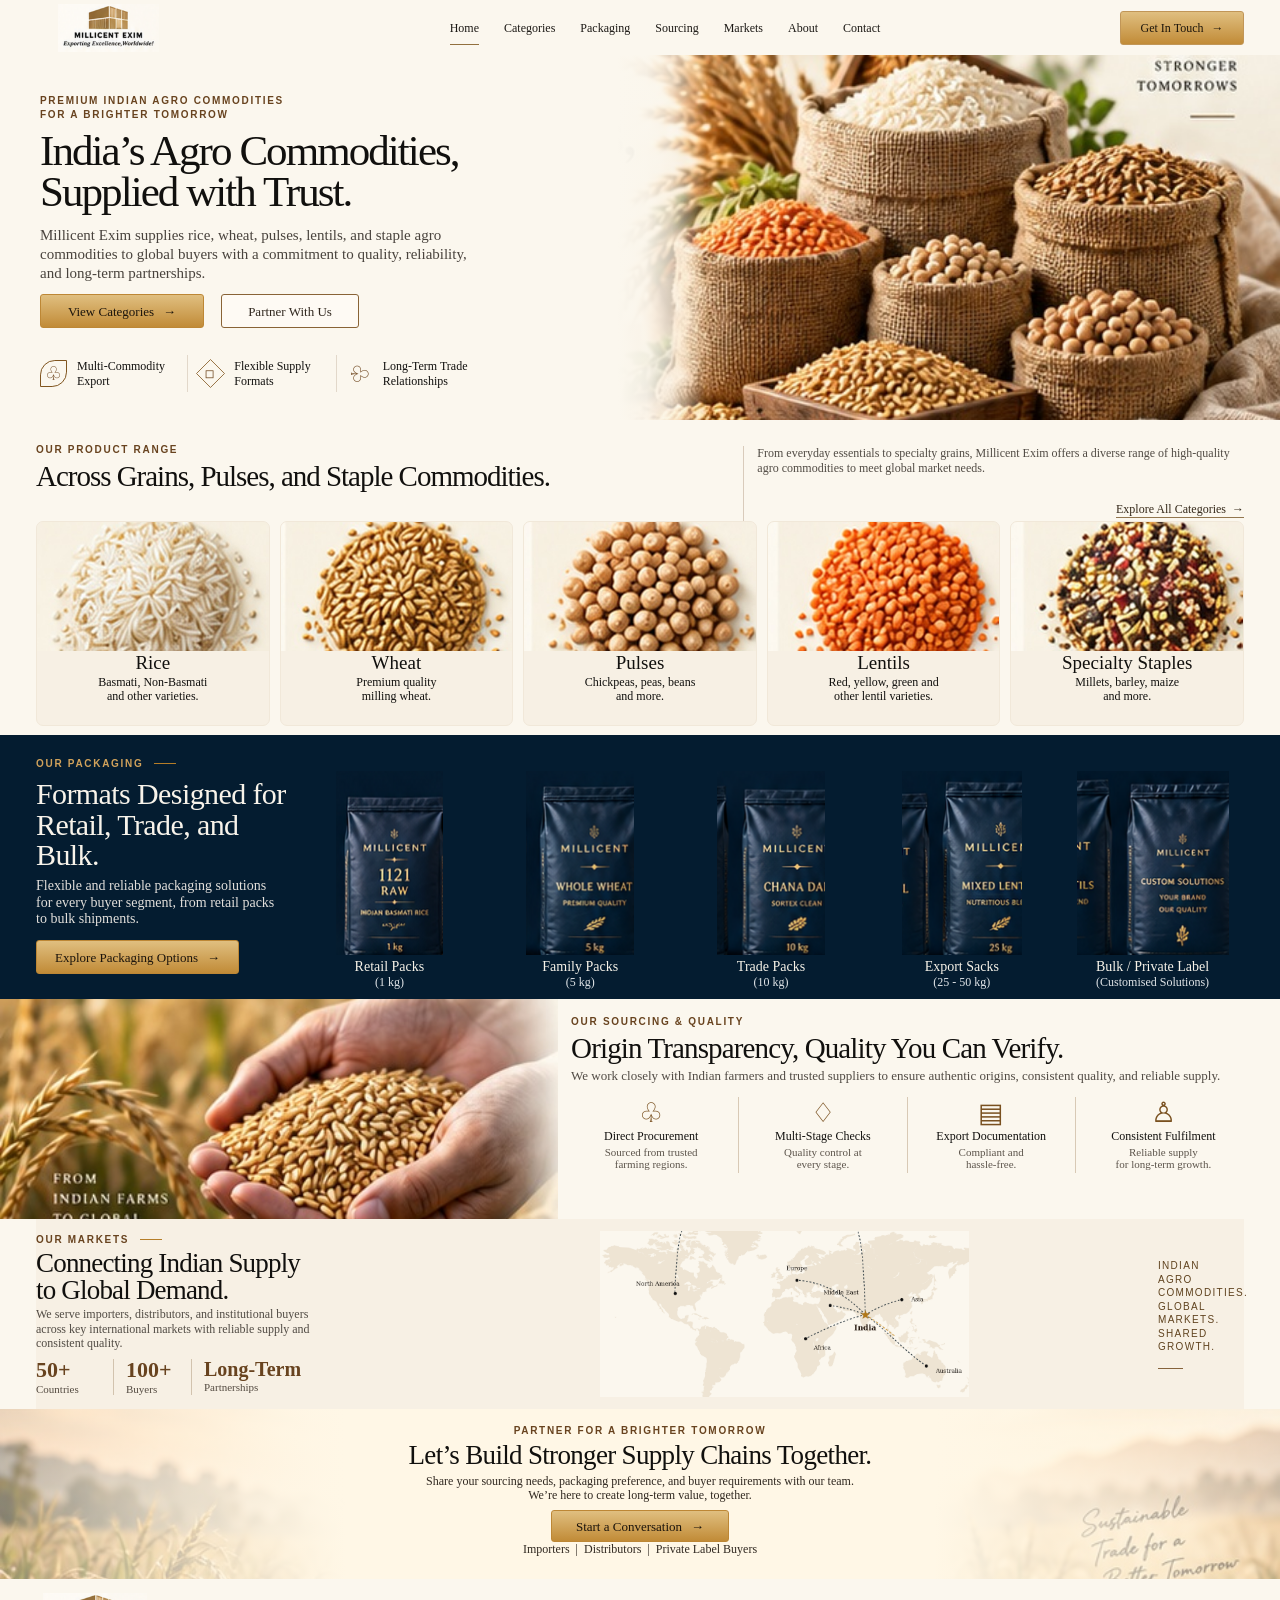
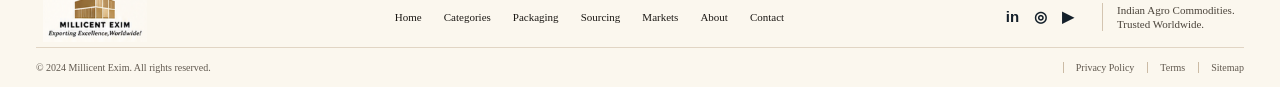
==== commit 8d90b937: "fix: polish Millicent responsive homepage" ====
--- a/index.html
+++ b/index.html
@@ -10,7 +10,7 @@
   <script src="assets/main.js" defer></script>
 </head>
 <body>
-  <header class="site-header" id="site-header">
+  <header id="site-header" class="site-header">
     <a class="brand" href="#home" aria-label="Millicent Exim home">
       <img src="assets/logo.png" alt="Millicent Exim — Exporting Excellence, Worldwide!">
     </a>
@@ -38,7 +38,7 @@
     <section class="hero" id="home" aria-labelledby="hero-title">
       <div class="hero-copy">
         <p class="eyebrow">Premium Indian Agro Commodities<br>For a Brighter Tomorrow</p>
-        <h1 id="hero-title">India’s Agro Commodities,<br>Supplied with Trust.</h1>
+        <h1 id="hero-title">India’s Agro Commodities,<br> Supplied with Trust.</h1>
         <p class="hero-description">Millicent Exim supplies rice, wheat, pulses, lentils, and staple agro commodities to global buyers with a commitment to quality, reliability, and long-term partnerships.</p>
         <div class="hero-actions">
           <a class="button button-gold" href="#categories">View Categories <span aria-hidden="true">→</span></a>
@@ -129,7 +129,7 @@
     </section>
   </main>
 
-  <footer class="site-footer" id="site-footer">
+  <footer id="site-footer" class="site-footer">
     <div class="footer-main">
       <a class="footer-brand" href="#home" aria-label="Millicent Exim home"><img src="assets/logo.png" alt="Millicent Exim — Exporting Excellence, Worldwide!"></a>
       <nav class="footer-nav" aria-label="Footer navigation">
--- a/assets/styles.css
+++ b/assets/styles.css
@@ -0,0 +1,299 @@
+:root {
+  color-scheme: light;
+  --ivory: #fbf7ee;
+  --ivory-deep: #f7f0e4;
+  --ink: #11100e;
+  --muted: #50483f;
+  --brown: #704820;
+  --gold: #b57d28;
+  --gold-soft: #d4ae68;
+  --navy: #041c30;
+  --line: #d9cbbb;
+  --content: min(100% - 72px, 1360px);
+  font-family: Georgia, "Times New Roman", serif;
+  background: var(--ivory);
+  color: var(--ink);
+}
+
+* { box-sizing: border-box; }
+html { min-width: 320px; scroll-behavior: smooth; background: var(--ivory); }
+body { min-width: 320px; margin: 0; background: var(--ivory); color: var(--ink); }
+img { display: block; max-width: 100%; }
+a { color: inherit; }
+button { color: inherit; font: inherit; }
+section[id], footer[id], .footer-bottom p[id] { scroll-margin-top: 12px; }
+a:focus-visible, button:focus-visible { outline: 2px solid #80551f; outline-offset: 3px; }
+.section-inner { width: var(--content); margin-inline: auto; }
+.eyebrow { margin: 0; color: #68431f; font: 600 10px/1.4 Arial, Helvetica, sans-serif; letter-spacing: .17em; text-transform: uppercase; }
+.eyebrow-rule { display: inline-block; width: 22px; height: 1px; margin: 0 0 3px 6px; background: var(--gold); }
+h1, h2, h3, p { margin-top: 0; }
+h1, h2, h3 { font-family: Georgia, "Times New Roman", serif; font-weight: 400; }
+.button { min-height: 34px; display: inline-flex; align-items: center; justify-content: center; gap: 9px; padding: 0 18px; border: 1px solid #896336; border-radius: 3px; font-size: 13px; line-height: 1; text-decoration: none; white-space: nowrap; }
+.button-gold { color: #1b140c; background: linear-gradient(180deg, #e0bf80, #c18b37); border-color: #bd8735; }
+.button-outline { color: #30271e; background: rgba(255, 252, 246, .82); }
+.text-link { display: inline-flex; align-items: center; gap: 6px; border-bottom: 1px solid #92764e; color: #342819; font-size: 12px; text-decoration: none; }
+
+.site-header {
+  position: relative;
+  z-index: 5;
+  display: grid;
+  grid-template-columns: 174px minmax(0, 1fr) 124px;
+  align-items: center;
+  gap: 14px;
+  min-height: 55px;
+  padding: 4px 36px 3px;
+  background: var(--ivory);
+}
+.brand { display: block; width: 145px; }
+.brand img { width: 100%; height: 48px; object-fit: contain; }
+.desktop-nav { display: flex; align-items: center; justify-content: center; gap: clamp(14px, 2.25vw, 25px); min-width: 0; }
+.desktop-nav a, .footer-nav a { position: relative; color: #1c1915; font-size: 12px; text-decoration: none; white-space: nowrap; }
+.desktop-nav a::after, .footer-nav a::after { position: absolute; right: 0; bottom: -9px; left: 0; height: 1px; background: #92703e; content: ""; transform: scaleX(0); transform-origin: left; transition: transform .18s ease; }
+.desktop-nav a:hover::after, .desktop-nav a.is-current::after, .footer-nav a:hover::after { transform: scaleX(1); }
+.header-cta { display: inline-flex; min-height: 34px; align-items: center; justify-content: center; gap: 8px; padding-inline: 12px; border: 1px solid #c19657; border-radius: 3px; background: linear-gradient(180deg, #e0bf80, #c18b37); color: #1d160c; font-size: 12px; text-decoration: none; white-space: nowrap; }
+.menu-toggle, .mobile-nav { display: none; }
+
+.hero { position: relative; display: grid; min-height: 365px; grid-template-columns: 47% 53%; overflow: hidden; background: var(--ivory); }
+.hero-copy { position: relative; z-index: 2; padding: 39px 0 0 40px; }
+.hero-copy .eyebrow { margin-bottom: 8px; }
+.hero h1 { max-width: 490px; margin: 0; font-size: clamp(34px, 4.25vw, 43px); line-height: .96; letter-spacing: -.045em; }
+.hero-description { max-width: 430px; margin: 13px 0 11px; color: #49433d; font-size: 15px; line-height: 1.28; }
+.hero-actions { display: flex; gap: 17px; }
+.hero-actions .button { min-width: 164px; }
+.hero-actions .button-outline { min-width: 138px; }
+.trust-points { display: grid; max-width: 445px; grid-template-columns: 1fr 1fr 1fr; margin: 27px 0 0; padding: 0; list-style: none; }
+.trust-points li { display: flex; min-height: 37px; align-items: center; gap: 10px; padding: 0 9px; border-right: 1px solid #e2d8ca; font-size: 12px; line-height: 1.2; }
+.trust-points li:first-child { padding-left: 0; }
+.trust-points li:last-child { border-right: 0; }
+.trust-icon { display: inline-grid; width: 27px; height: 27px; flex: 0 0 27px; place-items: center; border: 1px solid #80551f; color: #704820; font-family: Georgia, serif; font-size: 19px; line-height: 1; }
+.trust-leaf { border-radius: 55% 0 55% 0; }
+.trust-box { transform: rotate(45deg) scale(.76); }
+.trust-hand { border: 0; font-size: 24px; transform: rotate(90deg); }
+.hero-visual { position: absolute; inset: 0 0 0 44%; overflow: hidden; }
+.hero-visual::after { position: absolute; inset: 0 auto 0 0; width: 20%; background: linear-gradient(90deg, var(--ivory) 0 38%, rgba(251, 247, 238, .94) 58%, rgba(251, 247, 238, .72) 76%, transparent); content: ""; }
+.hero-visual img { width: 100%; height: 100%; object-fit: cover; object-position: right center; }
+
+.product-range { position: relative; min-height: 300px; padding-top: 23px; padding-bottom: 9px; }
+.section-heading { display: grid; grid-template-columns: minmax(0, 1.25fr) minmax(240px, .9fr); gap: 12px; }
+.product-heading { position: relative; min-height: 78px; }
+.product-heading .eyebrow { margin-bottom: 4px; }
+.product-heading h2 { max-width: 525px; margin: 0; font-size: clamp(22px, 2.8vw, 29px); line-height: 1.08; letter-spacing: -.035em; white-space: nowrap; }
+.section-intro { margin: 3px 0 0; padding-left: 13px; border-left: 1px solid var(--line); color: #514b44; font-size: 12px; line-height: 1.25; }
+.category-link { position: absolute; right: 0; bottom: 3px; }
+.product-grid { display: grid; grid-template-columns: repeat(5, minmax(0, 1fr)); gap: 10px; }
+.product-card { min-width: 0; min-height: 205px; overflow: hidden; border: 1px solid #f1e8d9; border-radius: 7px; background: #f7f0e4; text-align: center; }
+.product-card img { width: 100%; height: 129px; object-fit: cover; }
+.product-card h3 { margin: 1px 4px 1px; font-size: 19px; line-height: 1.12; }
+.product-card p { margin: 3px 3px 8px; font-size: 12px; line-height: 1.12; }
+
+.packaging { min-height: 264px; color: #f7f3e9; background: var(--navy); }
+.packaging-inner { display: grid; width: var(--content); min-height: 264px; grid-template-columns: 250px minmax(0, 1fr); gap: 12px; align-items: center; margin-inline: auto; padding-block: 13px 8px; }
+.packaging-copy { align-self: start; padding-top: 9px; }
+.packaging-copy .eyebrow { margin-bottom: 8px; color: #d1a25b; }
+.packaging-copy h2 { max-width: 250px; margin: 0 0 7px; color: #f8f3ea; font-size: 30px; line-height: 1.02; letter-spacing: -.02em; }
+.packaging-copy > p:not(.eyebrow) { max-width: 245px; margin: 0 0 12px; color: #e2dfdb; font-size: 14px; line-height: 1.2; }
+.packaging-copy .button { min-height: 34px; }
+.packaging-grid { display: grid; height: 240px; grid-template-columns: repeat(5, minmax(0, 1fr)); gap: 8px; align-items: end; }
+.pack-item { min-width: 0; color: #f7f3e9; text-align: center; }
+.pack-item img { width: 100%; height: 184px; object-fit: contain; object-position: center bottom; }
+.pack-item h3 { margin: 5px 0 0; font-size: 14px; line-height: 1.05; }
+.pack-item p { margin: 2px 0 0; color: #e1e5e8; font-size: 12px; line-height: 1.1; }
+
+.sourcing { display: grid; min-height: 220px; grid-template-columns: 43.6% minmax(0, 1fr); overflow: hidden; background: var(--ivory); }
+.sourcing-visual { min-width: 0; height: 220px; overflow: hidden; }
+.sourcing-visual img { width: 100%; height: 100%; object-fit: cover; object-position: center; }
+.sourcing-content { min-width: 0; padding: 16px 36px 10px 13px; }
+.sourcing-content .eyebrow { margin-bottom: 4px; }
+.sourcing-content h2 { margin: 0 0 5px; font-size: clamp(24px, 3vw, 29px); line-height: 1.05; letter-spacing: -.03em; white-space: nowrap; }
+.sourcing-intro { margin: 0 0 13px; color: #514b44; font-size: 13px; line-height: 1.2; }
+.quality-grid { display: grid; grid-template-columns: repeat(4, minmax(0, 1fr)); margin: 0; padding: 0; list-style: none; }
+.quality-grid li { display: flex; min-width: 0; min-height: 76px; flex-direction: column; align-items: center; padding: 0 7px; border-right: 1px solid #d8c9b5; text-align: center; }
+.quality-grid li:first-child { padding-left: 0; }
+.quality-grid li:last-child { padding-right: 0; border-right: 0; }
+.quality-icon { display: grid; height: 32px; place-items: center; color: #79501f; font-family: Georgia, serif; font-size: 27px; line-height: 1; }
+.quality-grid strong { margin-bottom: 2px; font-size: 12px; font-weight: 400; white-space: nowrap; }
+.quality-grid li > span:last-child { color: #5d554c; font-size: 11px; line-height: 1.12; }
+.people-icon { font-size: 28px; }
+
+.markets { display: grid; min-height: 188px; grid-template-columns: minmax(245px, 31%) minmax(0, 1fr) 86px; gap: 12px; align-items: center; padding-block: 12px; background: var(--ivory-deep); }
+.markets-copy { align-self: center; }
+.markets-copy .eyebrow { margin-bottom: 3px; }
+.markets-copy h2 { max-width: 285px; margin: 0 0 4px; font-size: 27px; line-height: .98; letter-spacing: -.03em; }
+.markets-copy > p:not(.eyebrow) { max-width: 290px; margin: 0; color: #514b44; font-size: 12px; line-height: 1.2; }
+.market-stats { display: flex; margin: 8px 0 0; padding: 0; list-style: none; }
+.market-stats li { display: flex; min-width: 78px; flex-direction: column; padding: 0 12px; border-right: 1px solid #d2c3ae; }
+.market-stats li:first-child { padding-left: 0; }
+.market-stats li:last-child { min-width: 103px; border: 0; }
+.market-stats strong { color: #68431f; font-size: 22px; line-height: 1; white-space: nowrap; }
+.market-stats li:last-child strong { font-size: 20px; }
+.market-stats span { margin-top: 2px; color: #544b41; font-size: 11px; }
+.market-map { width: 100%; max-height: 166px; object-fit: contain; }
+.market-note { margin: 0; color: #60431f; font: 10px/1.35 Arial, Helvetica, sans-serif; letter-spacing: .13em; text-transform: uppercase; }
+.note-rule { display: block; width: 25px; height: 1px; margin-top: 14px; background: #86633c; }
+
+.final-cta { position: relative; display: grid; min-height: 170px; place-items: center; overflow: hidden; background: #eee2c7 url("cta.jpg") center 53% / cover no-repeat; text-align: center; }
+.final-cta::before { position: absolute; inset: 0; background: linear-gradient(90deg, rgba(255, 247, 230, .45), #fff7e6 27%, #fff7e6 73%, rgba(255, 247, 230, .45)); content: ""; }
+.cta-inner { position: relative; z-index: 1; width: min(100% - 32px, 760px); padding-block: 14px; }
+.cta-inner .eyebrow { margin-bottom: 3px; }
+.cta-inner h2 { margin: 0 0 4px; font-size: 27px; line-height: 1.05; letter-spacing: -.025em; }
+.cta-inner > p:not(.eyebrow) { margin: 0 auto 7px; color: #302820; font-size: 12px; line-height: 1.23; }
+.cta-inner .button { min-width: 178px; min-height: 32px; }
+.cta-inner .audience { margin: 5px 0 0; font-size: 12px; }
+
+.site-footer { padding: 8px 36px 0; background: var(--ivory); }
+.footer-main { display: grid; min-height: 61px; grid-template-columns: 150px minmax(0, 1fr) 94px 142px; gap: 15px; align-items: center; border-bottom: 1px solid #e1d5c4; }
+.footer-brand { width: 118px; }
+.footer-brand img { width: 100%; height: 49px; object-fit: contain; }
+.footer-nav { display: flex; justify-content: center; gap: clamp(11px, 1.9vw, 22px); }
+.footer-nav a { font-size: 11px; }
+.social-marks { display: flex; justify-content: center; gap: 15px; color: #14202a; font-family: Arial, Helvetica, sans-serif; font-size: 15px; font-weight: 700; }
+.footer-tagline { margin: 0; padding-left: 14px; border-left: 1px solid #d4c5b1; color: #4b443b; font-size: 11px; line-height: 1.3; }
+.footer-bottom { display: flex; min-height: 39px; align-items: center; justify-content: space-between; color: #61594f; }
+.footer-bottom p, .footer-bottom nav { margin: 0; font-size: 10px; }
+.footer-bottom nav { display: flex; gap: 13px; }
+.footer-bottom nav a { padding-left: 12px; border-left: 1px solid #cbbba5; color: inherit; text-decoration: none; }
+
+@media (min-width: 761px) and (max-width: 920px) {
+  :root { --content: calc(100% - 48px); }
+  .site-header { grid-template-columns: 130px minmax(0, 1fr) 106px; gap: 7px; padding-inline: 24px; }
+  .brand { width: 126px; }
+  .desktop-nav { gap: clamp(7px, 1.5vw, 13px); }
+  .desktop-nav a { font-size: 10px; }
+  .header-cta { min-height: 32px; padding-inline: 8px; font-size: 10px; }
+  .hero-copy { padding-left: 28px; }
+  .hero h1 { font-size: clamp(32px, 4.5vw, 40px); }
+  .trust-points li { gap: 5px; padding-inline: 5px; font-size: 10px; }
+  .packaging-inner { grid-template-columns: 205px minmax(0, 1fr); gap: 8px; }
+  .packaging-copy h2 { font-size: 27px; }
+  .packaging-copy > p:not(.eyebrow) { font-size: 13px; }
+  .pack-item h3 { font-size: 12px; }
+  .pack-item p { font-size: 10px; }
+  .sourcing-content { padding-right: 24px; }
+  .sourcing-content h2 { font-size: 23px; }
+  .quality-grid li { padding-inline: 4px; }
+  .quality-grid strong { font-size: 10px; }
+  .quality-grid li > span:last-child { font-size: 10px; }
+  .markets { grid-template-columns: minmax(220px, 32%) minmax(0, 1fr) 72px; gap: 8px; }
+  .markets-copy h2 { font-size: 24px; }
+  .market-stats li { min-width: 66px; padding-inline: 8px; }
+  .market-stats li:last-child { min-width: 90px; }
+  .market-stats strong, .market-stats li:last-child strong { font-size: 18px; }
+  .footer-main { grid-template-columns: 115px minmax(0, 1fr) 68px 120px; gap: 8px; }
+  .footer-nav { gap: 10px; }
+  .footer-nav a { font-size: 9px; }
+  .social-marks { gap: 9px; }
+  .footer-tagline { padding-left: 8px; font-size: 10px; }
+}
+
+@media (max-width: 760px) {
+  :root { --content: calc(100% - 32px); }
+  html { scroll-padding-top: 74px; }
+  .site-header { position: sticky; top: 0; display: flex; min-height: 68px; justify-content: space-between; padding: 6px 16px; border-bottom: 1px solid rgba(217, 203, 187, .8); background: rgba(251, 247, 238, .97); }
+  .brand { width: 144px; }
+  .brand img { height: 52px; }
+  .desktop-nav, .header-cta { display: none; }
+  .menu-toggle { display: flex; width: 44px; height: 44px; flex-direction: column; align-items: center; justify-content: center; gap: 5px; border: 1px solid #cbb99e; border-radius: 4px; background: #fffaf0; cursor: pointer; }
+  .menu-toggle span { width: 20px; height: 1px; background: #211b15; transition: transform .18s ease, opacity .18s ease; }
+  .menu-toggle[aria-expanded="true"] span:first-child { transform: translateY(6px) rotate(45deg); }
+  .menu-toggle[aria-expanded="true"] span:nth-child(2) { opacity: 0; }
+  .menu-toggle[aria-expanded="true"] span:last-child { transform: translateY(-6px) rotate(-45deg); }
+  .mobile-nav:not([hidden]) { position: absolute; top: calc(100% + 1px); right: 12px; left: 12px; display: grid; padding: 7px 13px; border: 1px solid var(--line); background: #fffaf0; box-shadow: 0 12px 28px rgba(38, 28, 18, .12); }
+  .mobile-nav a { padding: 12px 4px; border-bottom: 1px solid #eee2d2; font-size: 16px; text-decoration: none; }
+  .mobile-nav a:last-child { border-bottom: 0; }
+  .hero { display: flex; min-height: 0; flex-direction: column; }
+  .hero-copy { padding: 30px 16px 0; }
+  .hero .eyebrow { margin-bottom: 11px; }
+  .hero h1 { max-width: 580px; font-size: clamp(39px, 10vw, 54px); line-height: 1.01; }
+  .hero h1 br { display: none; }
+  .hero-description { max-width: 560px; margin-block: 14px 0; font-size: 16px; line-height: 1.45; }
+  .hero-actions { display: grid; grid-template-columns: 1fr 1fr; gap: 10px; margin-top: 19px; }
+  .hero-actions .button, .hero-actions .button-outline { min-width: 0; min-height: 48px; padding-inline: 10px; font-size: 15px; }
+  .trust-points { max-width: none; margin-top: 18px; }
+  .trust-points li { min-height: 45px; gap: 7px; padding-inline: 7px; font-size: 11px; }
+  .trust-icon { width: 24px; height: 24px; flex-basis: 24px; }
+  .hero-visual { position: relative; inset: auto; width: 100%; height: auto; margin-top: 18px; overflow: hidden; }
+  .hero-visual::after { display: none; }
+  .hero-visual img { width: 100%; height: auto; aspect-ratio: 1.28 / 1; object-fit: cover; object-position: right center; }
+
+  .product-range { min-height: 0; padding-block: 37px 32px; }
+  .section-heading { display: block; }
+  .product-heading { min-height: 0; }
+  .product-heading .eyebrow { margin-bottom: 7px; }
+  .product-heading h2 { max-width: 600px; font-size: clamp(31px, 8.2vw, 43px); line-height: 1.04; white-space: normal; }
+  .section-intro { margin-top: 12px; padding-left: 10px; font-size: 15px; line-height: 1.4; }
+  .category-link { position: static; margin-top: 12px; font-size: 14px; }
+  .product-grid { grid-template-columns: 1fr; gap: 12px; margin-top: 20px; }
+  .product-card { display: grid; min-height: 112px; grid-template-columns: 120px 1fr; grid-template-rows: auto auto; align-items: center; border-radius: 4px; text-align: left; }
+  .product-card img { width: 120px; height: 112px; grid-row: 1 / span 2; object-fit: cover; }
+  .product-card h3 { align-self: end; margin: 0 12px 0; font-size: 22px; }
+  .product-card p { align-self: start; margin: 3px 12px 0; font-size: 14px; line-height: 1.25; }
+
+  .packaging { min-height: 0; padding-block: 38px 24px; }
+  .packaging-inner { display: block; width: 100%; min-height: 0; padding: 0; }
+  .packaging-copy { padding: 0 16px; }
+  .packaging-copy .eyebrow { margin-bottom: 8px; }
+  .packaging-copy h2 { max-width: 580px; font-size: clamp(32px, 8.5vw, 44px); line-height: 1.04; }
+  .packaging-copy > p:not(.eyebrow) { max-width: 540px; margin-block: 12px 0; font-size: 16px; line-height: 1.4; }
+  .packaging-copy .button { min-height: 48px; margin-top: 18px; font-size: 15px; }
+  .packaging-grid { display: flex; height: auto; gap: 14px; overflow-x: auto; margin-top: 23px; padding: 0 16px 10px; scroll-snap-type: x mandatory; -webkit-overflow-scrolling: touch; }
+  .pack-item { min-width: 166px; scroll-snap-align: start; }
+  .pack-item img { height: 218px; }
+  .pack-item h3 { margin-top: 7px; font-size: 16px; }
+  .pack-item p { font-size: 13px; }
+
+  .sourcing { display: block; min-height: 0; padding-bottom: 34px; }
+  .sourcing-visual { width: 100%; height: auto; aspect-ratio: 1.84 / 1; }
+  .sourcing-visual img { height: 100%; object-fit: cover; }
+  .sourcing-content { padding: 27px 16px 0; }
+  .sourcing-content .eyebrow { margin-bottom: 7px; }
+  .sourcing-content h2 { font-size: clamp(31px, 8.2vw, 43px); line-height: 1.04; white-space: normal; }
+  .sourcing-intro { margin-block: 12px 0; font-size: 16px; line-height: 1.4; }
+  .quality-grid { grid-template-columns: 1fr 1fr; margin-top: 18px; border-top: 1px solid var(--line); }
+  .quality-grid li { min-height: 122px; justify-content: center; padding: 12px 6px; border-right: 1px solid #d8c9b5; border-bottom: 1px solid #d8c9b5; }
+  .quality-grid li:nth-child(2) { border-right: 0; }
+  .quality-grid li:nth-child(3) { border-bottom: 0; }
+  .quality-grid li:last-child { border-right: 0; border-bottom: 0; }
+  .quality-icon { height: 34px; }
+  .quality-grid strong { font-size: 14px; white-space: normal; }
+  .quality-grid li > span:last-child { font-size: 13px; }
+
+  .markets { display: flex; min-height: 0; flex-direction: column; align-items: stretch; gap: 15px; padding-block: 35px 28px; }
+  .markets-copy .eyebrow { margin-bottom: 7px; }
+  .markets-copy h2 { max-width: 610px; font-size: clamp(31px, 8.2vw, 43px); line-height: 1.03; }
+  .markets-copy > p:not(.eyebrow) { max-width: 570px; margin-top: 11px; font-size: 15px; line-height: 1.4; }
+  .market-stats { margin-top: 18px; }
+  .market-stats li { flex: 1; min-width: 0; padding-inline: 12px; }
+  .market-stats li:first-child { padding-left: 0; }
+  .market-stats li:last-child { min-width: 0; }
+  .market-stats strong, .market-stats li:last-child strong { font-size: 20px; }
+  .market-stats span { font-size: 13px; }
+  .market-map { width: calc(100% + 8px); max-height: none; margin-inline: -4px; }
+  .market-note { font-size: 11px; }
+  .note-rule { margin-top: 7px; }
+
+  .final-cta { min-height: 0; padding-block: 34px; background-position: center; }
+  .cta-inner { width: calc(100% - 32px); padding-block: 0; }
+  .cta-inner h2 { font-size: clamp(30px, 8vw, 41px); line-height: 1.05; }
+  .cta-inner > p:not(.eyebrow) { max-width: 560px; margin-block: 11px 15px; font-size: 15px; line-height: 1.4; }
+  .cta-inner > p:not(.eyebrow) br { display: none; }
+  .cta-inner .button { min-width: 210px; min-height: 48px; font-size: 15px; }
+  .cta-inner .audience { margin-top: 12px; font-size: 13px; }
+
+  .site-footer { padding: 24px 16px 12px; }
+  .footer-main { display: flex; min-height: 0; flex-direction: column; gap: 16px; padding-bottom: 20px; }
+  .footer-brand { width: 150px; }
+  .footer-brand img { height: 58px; }
+  .footer-nav { flex-wrap: wrap; justify-content: center; gap: 12px 18px; }
+  .footer-nav a { font-size: 13px; }
+  .social-marks { font-size: 17px; }
+  .footer-tagline { padding: 0; border: 0; text-align: center; font-size: 12px; }
+  .footer-bottom { min-height: 0; flex-direction: column; gap: 12px; padding-top: 12px; }
+  .footer-bottom p, .footer-bottom nav { font-size: 11px; }
+  .footer-bottom nav { gap: 9px; }
+  .footer-bottom nav a { padding-left: 9px; }
+}
+
+@media (prefers-reduced-motion: reduce) {
+  html { scroll-behavior: auto; }
+  *, *::before, *::after { transition-duration: .01ms !important; }
+}
